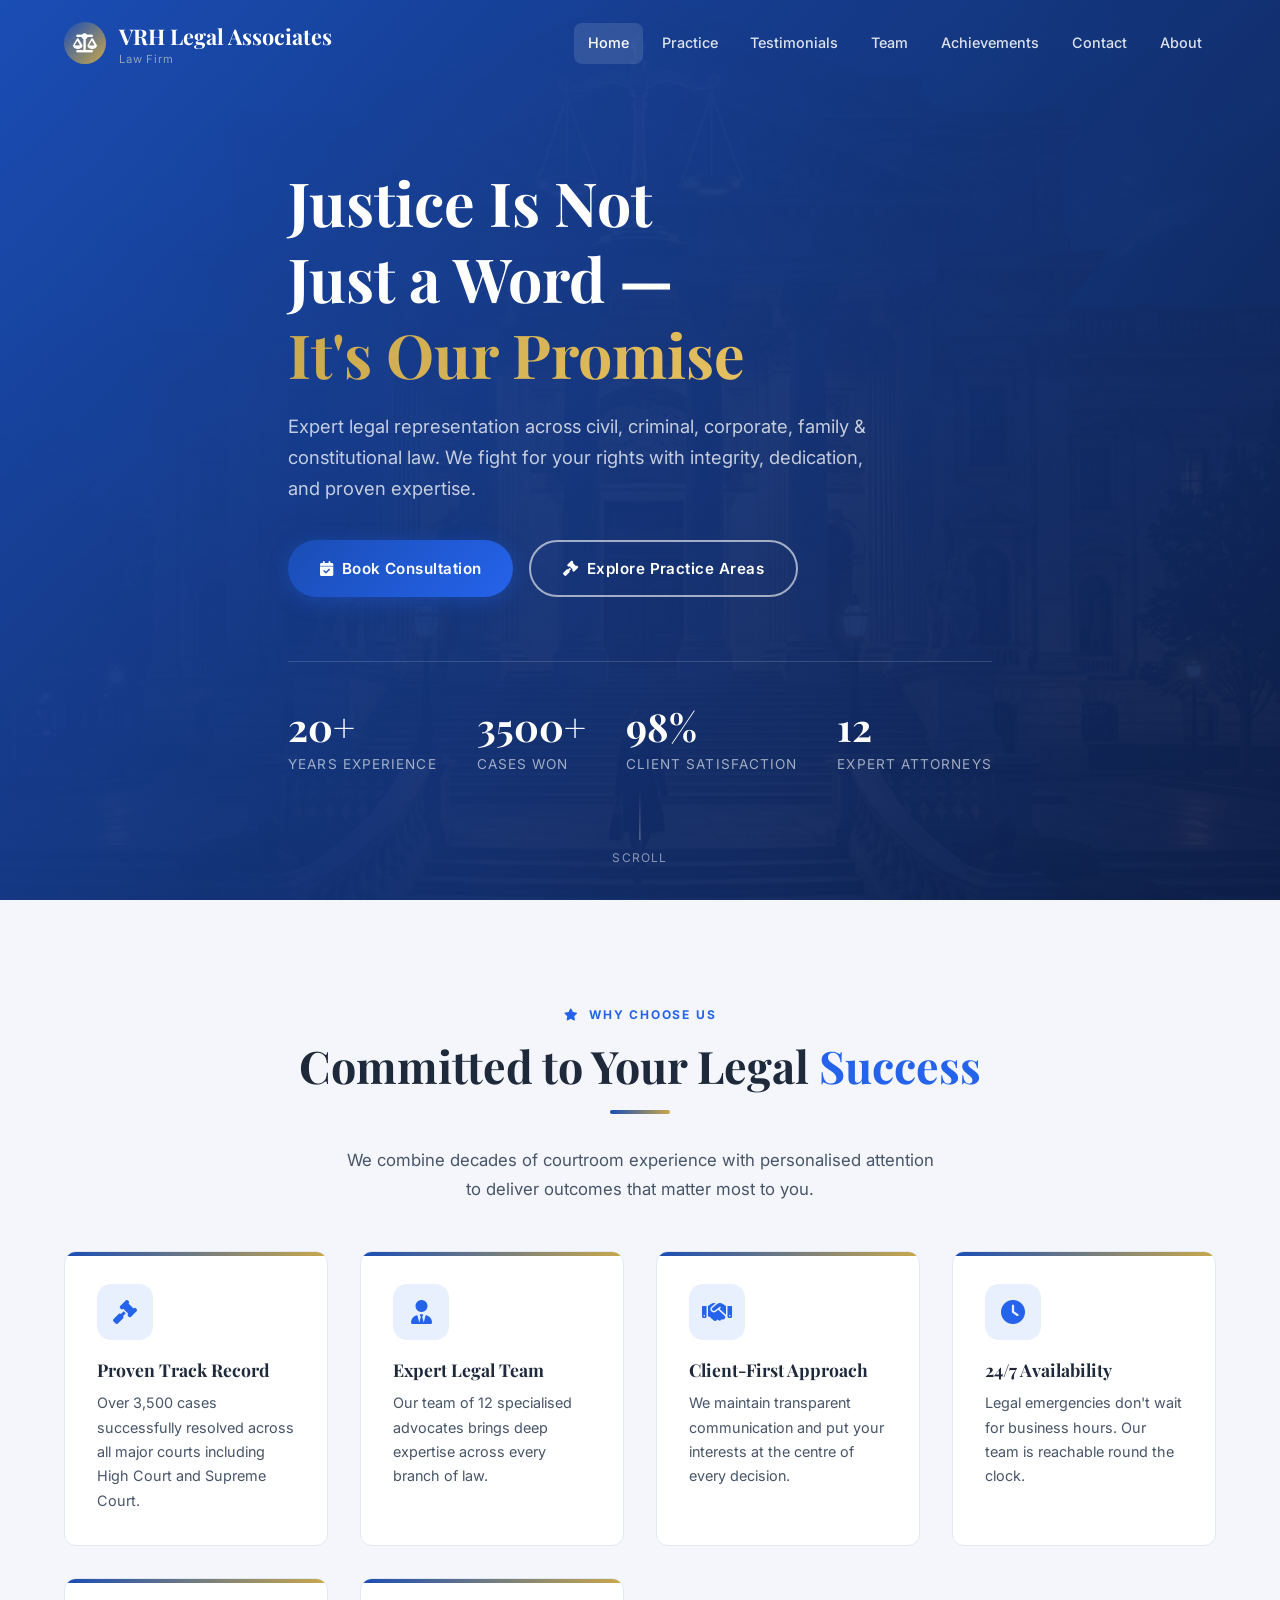
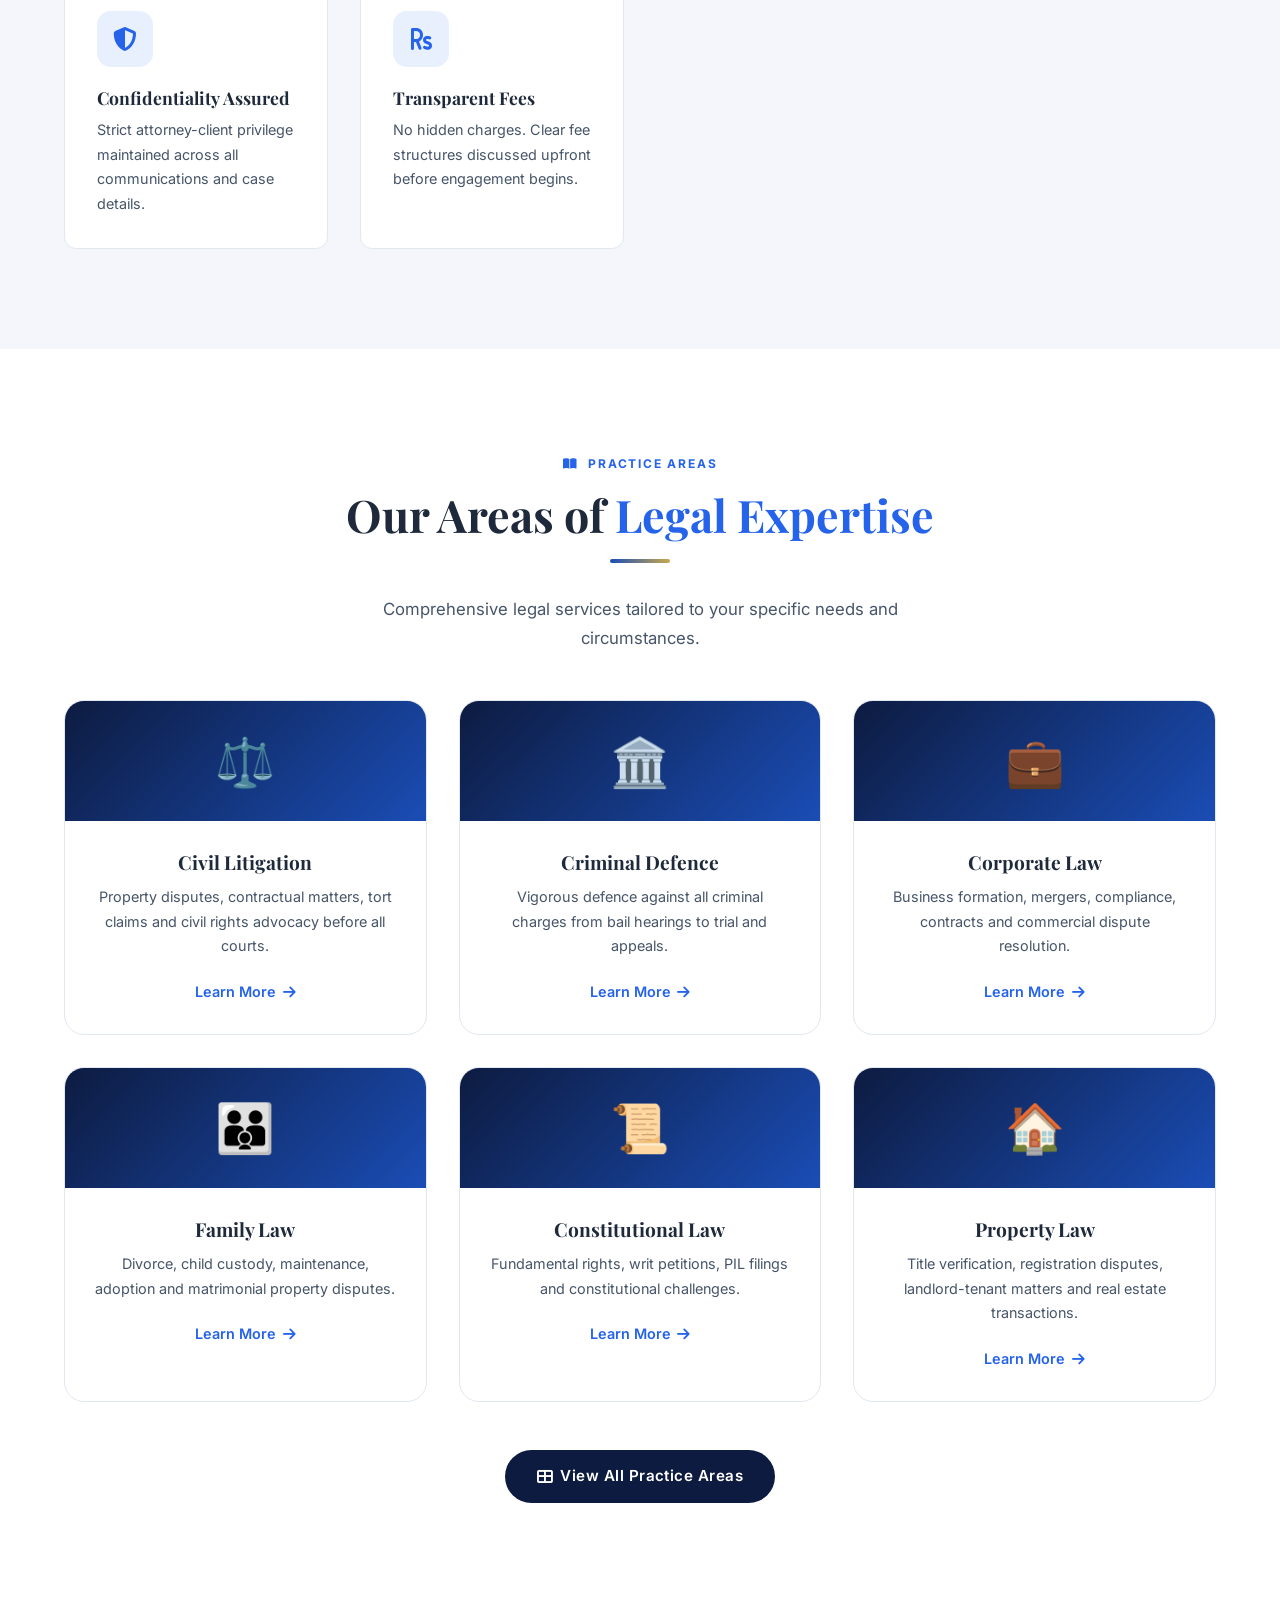
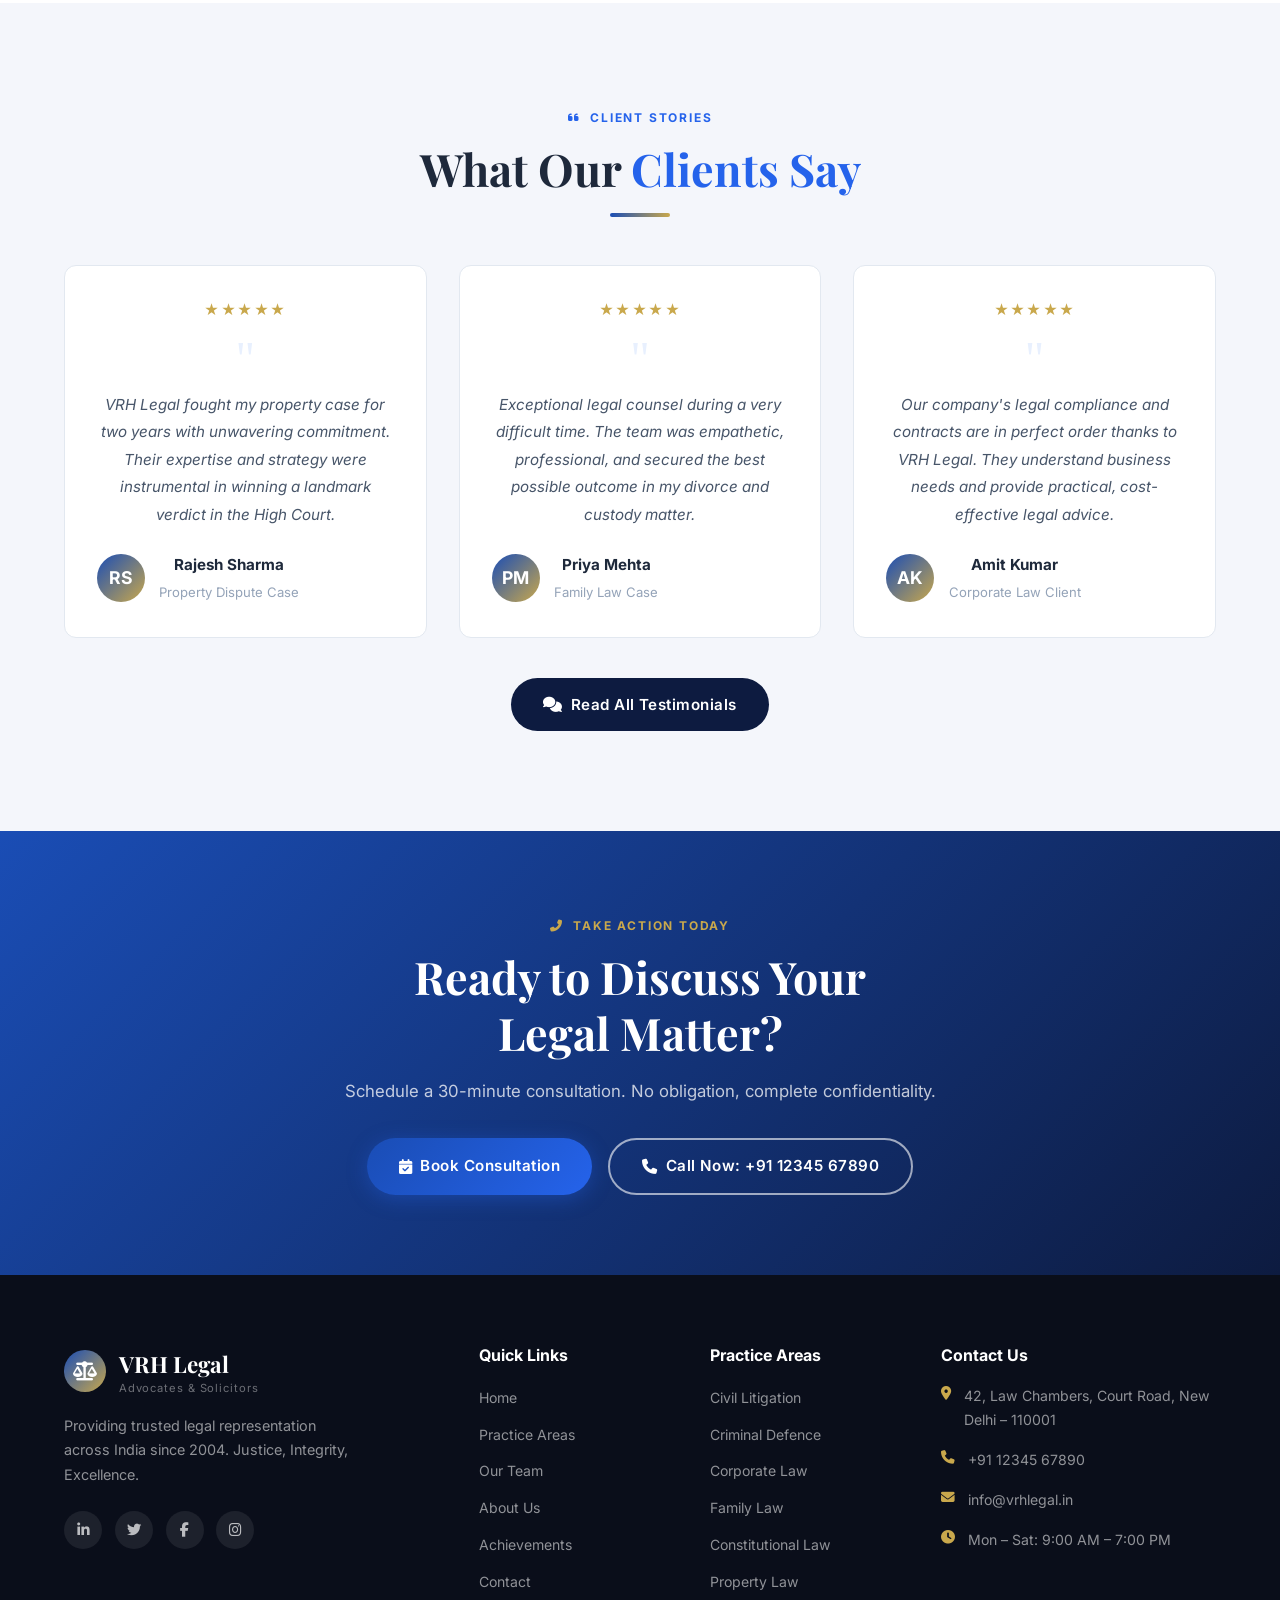
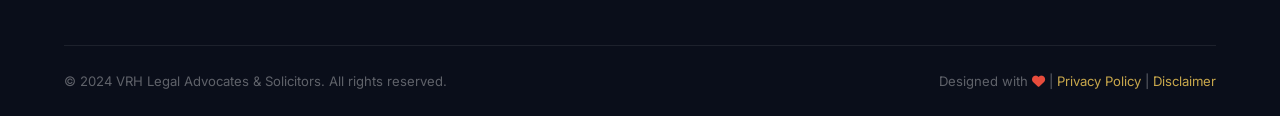
==== index.html @ 583fb799 "Add files via upload" ====
<!DOCTYPE html>
<html lang="en">

<head>
  <meta charset="UTF-8" />
  <meta name="viewport" content="width=device-width,initial-scale=1.0" />
  <title>VRH Legal – Trusted Legal Representation</title>
  <meta name="description"
    content="VRH Legal provides expert legal services in civil, criminal, corporate, family and constitutional law. Trusted advocates with 20+ years of experience." />
  <link rel="stylesheet" href="css/styles.css" />
  <link rel="stylesheet" href="https://cdnjs.cloudflare.com/ajax/libs/font-awesome/6.5.0/css/all.min.css" />
  <link rel="icon"
    href="data:image/svg+xml,<svg xmlns='http://www.w3.org/2000/svg' viewBox='0 0 100 100'><text y='.9em' font-size='90'>⚖️</text></svg>" />
</head>

<body>

  <!-- ═══════════════ NAVBAR ═══════════════ -->
  <nav id="navbar">
    <div class="container nav-inner">
      <a href="index.html" class="nav-logo">
        <div class="logo-icon"><i class="fas fa-balance-scale"></i></div>
        <div>
          <span class="logo-text">VRH Legal Associates</span>
          <span class="logo-sub">Law Firm</span>
        </div>
      </a>
      <div class="nav-links" id="navLinks">
        <a href="index.html" class="active">Home</a>
        <a href="practice.html">Practice</a>
        <a href="testimonials.html">Testimonials</a>
        <a href="team.html">Team</a>
        <a href="achievements.html">Achievements</a>
        <a href="contact.html">Contact</a>
        <a href="about.html">About</a>
      </div>
      <button class="hamburger" id="hamburger" aria-label="Menu">
        <span></span><span></span><span></span>
      </button>
    </div>
  </nav>

  <!-- ═══════════════ HERO ═══════════════ -->
  <section class="hero">
    <div class="hero-bg"></div>
    <div class="hero-overlay"></div>
    <div class="container">
      <div class="hero-content">
        <h1>Justice Is Not<br />Just a Word —<br /><span>It's Our Promise</span></h1>
        <p>Expert legal representation across civil, criminal, corporate, family & constitutional law. We fight for your
          rights with integrity, dedication, and proven expertise.</p>
        <div class="hero-btns">
          <a href="contact.html" class="btn btn-primary"><i class="fas fa-calendar-check"></i> Book Consultation</a>
          <a href="practice.html" class="btn btn-outline"><i class="fas fa-gavel"></i> Explore Practice Areas</a>
        </div>
        <div class="hero-stats">
          <div class="stat-item">
            <h3><span data-target="20" data-suffix="+">0+</span></h3>
            <p>Years Experience</p>
          </div>
          <div class="stat-item">
            <h3><span data-target="3500" data-suffix="+">0+</span></h3>
            <p>Cases Won</p>
          </div>
          <div class="stat-item">
            <h3><span data-target="98" data-suffix="%">0%</span></h3>
            <p>Client Satisfaction</p>
          </div>
          <div class="stat-item">
            <h3><span data-target="12" data-suffix="">0</span></h3>
            <p>Expert Attorneys</p>
          </div>
        </div>
      </div>
    </div>
    <div class="hero-scroll">
      <div class="scroll-line"></div><span>Scroll</span>
    </div>
  </section>

  <!-- ═══════════════ WHY CHOOSE US ═══════════════ -->
  <section class="section-pad bg-off">
    <div class="container text-center">
      <span class="section-label"><i class="fas fa-star"></i>&nbsp; Why Choose Us</span>
      <h2 class="section-title">Committed to Your Legal <span class="text-blue">Success</span></h2>
      <div class="divider"></div>
      <p class="section-sub">We combine decades of courtroom experience with personalised attention to deliver outcomes
        that matter most to you.</p>
      <div class="features-grid">
        <div class="feature-card reveal">
          <div class="feature-icon"><i class="fas fa-gavel"></i></div>
          <h4>Proven Track Record</h4>
          <p>Over 3,500 cases successfully resolved across all major courts including High Court and Supreme Court.</p>
        </div>
        <div class="feature-card reveal">
          <div class="feature-icon"><i class="fas fa-user-tie"></i></div>
          <h4>Expert Legal Team</h4>
          <p>Our team of 12 specialised advocates brings deep expertise across every branch of law.</p>
        </div>
        <div class="feature-card reveal">
          <div class="feature-icon"><i class="fas fa-handshake"></i></div>
          <h4>Client-First Approach</h4>
          <p>We maintain transparent communication and put your interests at the centre of every decision.</p>
        </div>
        <div class="feature-card reveal">
          <div class="feature-icon"><i class="fas fa-clock"></i></div>
          <h4>24/7 Availability</h4>
          <p>Legal emergencies don't wait for business hours. Our team is reachable round the clock.</p>
        </div>
        <div class="feature-card reveal">
          <div class="feature-icon"><i class="fas fa-shield-alt"></i></div>
          <h4>Confidentiality Assured</h4>
          <p>Strict attorney-client privilege maintained across all communications and case details.</p>
        </div>
        <div class="feature-card reveal">
          <div class="feature-icon"><i class="fas fa-rupee-sign"></i></div>
          <h4>Transparent Fees</h4>
          <p>No hidden charges. Clear fee structures discussed upfront before engagement begins.</p>
        </div>
      </div>
    </div>
  </section>

  <!-- ═══════════════ PRACTICE PREVIEW ═══════════════ -->
  <section class="section-pad">
    <div class="container text-center">
      <span class="section-label"><i class="fas fa-book-open"></i>&nbsp; Practice Areas</span>
      <h2 class="section-title">Our Areas of <span class="text-blue">Legal Expertise</span></h2>
      <div class="divider"></div>
      <p class="section-sub">Comprehensive legal services tailored to your specific needs and circumstances.</p>
      <div class="practice-grid">
        <div class="practice-card reveal">
          <div class="practice-card-icon">⚖️</div>
          <div class="practice-card-body">
            <h3>Civil Litigation</h3>
            <p>Property disputes, contractual matters, tort claims and civil rights advocacy before all courts.</p>
            <a href="practice.html#civil" class="read-more">Learn More <i class="fas fa-arrow-right"></i></a>
          </div>
        </div>
        <div class="practice-card reveal">
          <div class="practice-card-icon">🏛️</div>
          <div class="practice-card-body">
            <h3>Criminal Defence</h3>
            <p>Vigorous defence against all criminal charges from bail hearings to trial and appeals.</p>
            <a href="practice.html#criminal" class="read-more">Learn More <i class="fas fa-arrow-right"></i></a>
          </div>
        </div>
        <div class="practice-card reveal">
          <div class="practice-card-icon">💼</div>
          <div class="practice-card-body">
            <h3>Corporate Law</h3>
            <p>Business formation, mergers, compliance, contracts and commercial dispute resolution.</p>
            <a href="practice.html#corporate" class="read-more">Learn More <i class="fas fa-arrow-right"></i></a>
          </div>
        </div>
        <div class="practice-card reveal">
          <div class="practice-card-icon">👪</div>
          <div class="practice-card-body">
            <h3>Family Law</h3>
            <p>Divorce, child custody, maintenance, adoption and matrimonial property disputes.</p>
            <a href="practice.html#family" class="read-more">Learn More <i class="fas fa-arrow-right"></i></a>
          </div>
        </div>
        <div class="practice-card reveal">
          <div class="practice-card-icon">📜</div>
          <div class="practice-card-body">
            <h3>Constitutional Law</h3>
            <p>Fundamental rights, writ petitions, PIL filings and constitutional challenges.</p>
            <a href="practice.html#constitutional" class="read-more">Learn More <i class="fas fa-arrow-right"></i></a>
          </div>
        </div>
        <div class="practice-card reveal">
          <div class="practice-card-icon">🏠</div>
          <div class="practice-card-body">
            <h3>Property Law</h3>
            <p>Title verification, registration disputes, landlord-tenant matters and real estate transactions.</p>
            <a href="practice.html#property" class="read-more">Learn More <i class="fas fa-arrow-right"></i></a>
          </div>
        </div>
      </div>
      <div style="margin-top:3rem"><a href="practice.html" class="btn btn-dark"><i class="fas fa-th-large"></i> View All
          Practice Areas</a></div>
    </div>
  </section>

  <!-- ═══════════════ TESTIMONIAL PREVIEW ═══════════════ -->
  <section class="section-pad bg-off">
    <div class="container text-center">
      <span class="section-label"><i class="fas fa-quote-left"></i>&nbsp; Client Stories</span>
      <h2 class="section-title">What Our <span class="text-blue">Clients Say</span></h2>
      <div class="divider"></div>
      <div class="testimonial-grid">
        <div class="testimonial-card reveal">
          <div class="stars">★★★★★</div>
          <div class="quote-icon">"</div>
          <p class="testimonial-text">VRH Legal fought my property case for two years with unwavering commitment. Their
            expertise and strategy were instrumental in winning a landmark verdict in the High Court.</p>
          <div class="testimonial-author">
            <div class="author-avatar">RS</div>
            <div class="author-info"><strong>Rajesh Sharma</strong><span>Property Dispute Case</span></div>
          </div>
        </div>
        <div class="testimonial-card reveal">
          <div class="stars">★★★★★</div>
          <div class="quote-icon">"</div>
          <p class="testimonial-text">Exceptional legal counsel during a very difficult time. The team was empathetic,
            professional, and secured the best possible outcome in my divorce and custody matter.</p>
          <div class="testimonial-author">
            <div class="author-avatar">PM</div>
            <div class="author-info"><strong>Priya Mehta</strong><span>Family Law Case</span></div>
          </div>
        </div>
        <div class="testimonial-card reveal">
          <div class="stars">★★★★★</div>
          <div class="quote-icon">"</div>
          <p class="testimonial-text">Our company's legal compliance and contracts are in perfect order thanks to
            VRH Legal. They understand business needs and provide practical, cost-effective legal advice.</p>
          <div class="testimonial-author">
            <div class="author-avatar">AK</div>
            <div class="author-info"><strong>Amit Kumar</strong><span>Corporate Law Client</span></div>
          </div>
        </div>
      </div>
      <div style="margin-top:2.5rem"><a href="testimonials.html" class="btn btn-dark"><i class="fas fa-comments"></i>
          Read All Testimonials</a></div>
    </div>
  </section>

  <!-- ═══════════════ CTA ═══════════════ -->
  <section class="cta-section">
    <div class="container">
      <span class="section-label" style="color:var(--gold)"><i class="fas fa-phone-alt"></i>&nbsp; Take Action
        Today</span>
      <h2>Ready to Discuss Your <br />Legal Matter?</h2>
      <p>Schedule a 30-minute consultation. No obligation, complete confidentiality.</p>
      <div style="display:flex;gap:1rem;justify-content:center;flex-wrap:wrap">
        <a href="contact.html" class="btn btn-primary"><i class="fas fa-calendar-check"></i> Book Consultation</a>
        <a href="tel:+911234567890" class="btn btn-outline"><i class="fas fa-phone"></i> Call Now: +91 12345 67890</a>
      </div>
    </div>
  </section>

  <!-- ═══════════════ FOOTER ═══════════════ -->
  <footer>
    <div class="container">
      <div class="footer-main">
        <div class="footer-brand">
          <div class="nav-logo" style="margin-bottom:.8rem">
            <div class="logo-icon"><i class="fas fa-balance-scale"></i></div>
            <div>
              <span class="logo-text">VRH Legal</span>
              <span class="logo-sub" style="color:rgba(255,255,255,.4)">Advocates & Solicitors</span>
            </div>
          </div>
          <p>Providing trusted legal representation across India since 2004. Justice, Integrity, Excellence.</p>
          <div class="footer-social">
            <a href="#" aria-label="LinkedIn"><i class="fab fa-linkedin-in"></i></a>
            <a href="#" aria-label="Twitter"><i class="fab fa-twitter"></i></a>
            <a href="#" aria-label="Facebook"><i class="fab fa-facebook-f"></i></a>
            <a href="#" aria-label="Instagram"><i class="fab fa-instagram"></i></a>
          </div>
        </div>
        <div class="footer-col">
          <h4>Quick Links</h4>
          <ul>
            <li><a href="index.html">Home</a></li>
            <li><a href="practice.html">Practice Areas</a></li>
            <li><a href="team.html">Our Team</a></li>
            <li><a href="about.html">About Us</a></li>
            <li><a href="achievements.html">Achievements</a></li>
            <li><a href="contact.html">Contact</a></li>
          </ul>
        </div>
        <div class="footer-col">
          <h4>Practice Areas</h4>
          <ul>
            <li><a href="practice.html#civil">Civil Litigation</a></li>
            <li><a href="practice.html#criminal">Criminal Defence</a></li>
            <li><a href="practice.html#corporate">Corporate Law</a></li>
            <li><a href="practice.html#family">Family Law</a></li>
            <li><a href="practice.html#constitutional">Constitutional Law</a></li>
            <li><a href="practice.html#property">Property Law</a></li>
          </ul>
        </div>
        <div class="footer-col">
          <h4>Contact Us</h4>
          <div class="footer-contact-item"><i class="fas fa-map-marker-alt"></i><span>42, Law Chambers, Court Road, New
              Delhi – 110001</span></div>
          <div class="footer-contact-item"><i class="fas fa-phone"></i><span>+91 12345 67890</span></div>
          <div class="footer-contact-item"><i class="fas fa-envelope"></i><span>info@vrhlegal.in</span></div>
          <div class="footer-contact-item"><i class="fas fa-clock"></i><span>Mon – Sat: 9:00 AM – 7:00 PM</span></div>
        </div>
      </div>
      <div class="footer-bottom">
        <span>© 2024 VRH Legal Advocates & Solicitors. All rights reserved.</span>
        <span>Designed with <i class="fas fa-heart" style="color:#e74c3c"></i> | <a href="#">Privacy Policy</a> | <a
            href="#">Disclaimer</a></span>
      </div>
    </div>
  </footer>

  <button id="back-top" aria-label="Back to top"><i class="fas fa-chevron-up"></i></button>
  <script src="js/main.js"></script>
</body>

</html>
---- css/styles.css ----
/* ============================================================
   ADVOCATE WEBSITE - MAIN STYLESHEET
   Theme: White | Blue | Black
   ============================================================ */

@import url('https://fonts.googleapis.com/css2?family=Playfair+Display:wght@400;500;600;700;800&family=Inter:wght@300;400;500;600;700&display=swap');

/* ── CSS Variables ── */
:root {
  --navy: #0d1b40;
  --blue: #1a4db5;
  --blue-light: #2563eb;
  --blue-pale: #e8f0fe;
  --gold: #c9a84c;
  --white: #ffffff;
  --off-white: #f4f6fb;
  --gray-100: #f1f5f9;
  --gray-400: #94a3b8;
  --gray-600: #475569;
  --black: #0a0e1a;
  --text: #1e293b;
  --shadow-sm: 0 2px 8px rgba(13, 27, 64, .10);
  --shadow-md: 0 8px 32px rgba(13, 27, 64, .15);
  --shadow-lg: 0 20px 60px rgba(13, 27, 64, .20);
  --radius: 12px;
  --radius-lg: 20px;
  --transition: .3s cubic-bezier(.4, 0, .2, 1);
}

/* ── Reset ── */
*,
*::before,
*::after {
  box-sizing: border-box;
  margin: 0;
  padding: 0
}

html {
  scroll-behavior: smooth
}

body {
  font-family: 'Inter', sans-serif;
  color: var(--text);
  background: var(--white);
  line-height: 1.7;
  overflow-x: hidden
}

img {
  max-width: 100%;
  height: auto;
  display: block
}

a {
  text-decoration: none;
  color: inherit
}

ul {
  list-style: none
}

/* ── Typography ── */
h1,
h2,
h3,
h4 {
  font-family: 'Playfair Display', serif;
  line-height: 1.25;
  font-weight: 700
}

h1 {
  font-size: clamp(2.2rem, 5vw, 3.8rem)
}

h2 {
  font-size: clamp(1.8rem, 3.5vw, 2.8rem)
}

h3 {
  font-size: clamp(1.2rem, 2vw, 1.6rem)
}

h4 {
  font-size: 1.1rem
}

p {
  font-size: 1rem;
  color: var(--gray-600)
}

/* ── Utility ── */
.container {
  max-width: 1200px;
  margin: 0 auto;
  padding: 0 1.5rem
}

.section-pad {
  padding: 100px 0
}

.text-center {
  text-align: center
}

.text-gold {
  color: var(--gold)
}

.text-blue {
  color: var(--blue-light)
}

.bg-navy {
  background: var(--navy)
}

.bg-off {
  background: var(--off-white)
}

.section-label {
  display: inline-block;
  font-size: .75rem;
  font-weight: 700;
  letter-spacing: .15em;
  text-transform: uppercase;
  color: var(--blue-light);
  margin-bottom: .8rem;
}

.section-title {
  margin-bottom: 1rem
}

.section-sub {
  max-width: 600px;
  margin: 0 auto 3rem;
  font-size: 1.05rem;
  color: var(--gray-600)
}

.divider {
  width: 60px;
  height: 4px;
  background: linear-gradient(90deg, var(--blue), var(--gold));
  border-radius: 2px;
  margin: 1rem auto 2rem
}

.divider-left {
  margin-left: 0
}

/* ── Buttons ── */
.btn {
  display: inline-flex;
  align-items: center;
  gap: .5rem;
  padding: .85rem 2rem;
  border-radius: 50px;
  font-weight: 600;
  font-size: .95rem;
  cursor: pointer;
  border: none;
  transition: var(--transition);
  letter-spacing: .03em;
}

.btn-primary {
  background: linear-gradient(135deg, var(--blue), var(--blue-light));
  color: var(--white);
  box-shadow: 0 4px 20px rgba(37, 99, 235, .35)
}

.btn-primary:hover {
  transform: translateY(-2px);
  box-shadow: 0 8px 28px rgba(37, 99, 235, .5)
}

.btn-outline {
  background: transparent;
  color: var(--white);
  border: 2px solid rgba(255, 255, 255, .6)
}

.btn-outline:hover {
  background: var(--white);
  color: var(--navy)
}

.btn-dark {
  background: var(--navy);
  color: var(--white)
}

.btn-dark:hover {
  background: var(--blue);
  transform: translateY(-2px)
}

/* ── Navbar ── */
#navbar {
  position: fixed;
  top: 0;
  left: 0;
  right: 0;
  z-index: 1000;
  padding: 1.1rem 0;
  transition: var(--transition);
}

#navbar.scrolled {
  background: rgba(10, 14, 26, .97);
  backdrop-filter: blur(12px);
  box-shadow: 0 2px 20px rgba(0, 0, 0, .25);
  padding: .7rem 0;
}

.nav-inner {
  display: flex;
  align-items: center;
  justify-content: space-between;
  gap: 1rem
}

.nav-logo {
  display: flex;
  align-items: center;
  gap: .8rem
}

.nav-logo .logo-icon {
  width: 42px;
  height: 42px;
  border-radius: 50%;
  background: linear-gradient(135deg, var(--blue), var(--gold));
  display: flex;
  align-items: center;
  justify-content: center;
  font-size: 1.2rem;
  color: #fff;
  flex-shrink: 0;
}

.nav-logo .logo-text {
  font-family: 'Playfair Display', serif;
  font-size: 1.35rem;
  font-weight: 700;
  color: #fff
}

.nav-logo .logo-sub {
  font-size: .7rem;
  color: var(--gray-400);
  letter-spacing: .08em;
  display: block;
  margin-top: -4px
}

.nav-links {
  display: flex;
  align-items: center;
  gap: .25rem
}

.nav-links a {
  padding: .5rem .9rem;
  border-radius: 8px;
  font-size: .9rem;
  font-weight: 500;
  color: rgba(255, 255, 255, .85);
  transition: var(--transition);
}

.nav-links a:hover,
.nav-links a.active {
  color: #fff;
  background: rgba(255, 255, 255, .12)
}

.nav-cta {
  padding: .6rem 1.4rem !important;
  background: var(--gold) !important;
  color: var(--navy) !important;
  border-radius: 50px !important;
  font-weight: 700 !important
}

.nav-cta:hover {
  background: #e6c060 !important;
  transform: translateY(-1px)
}

.hamburger {
  display: none;
  flex-direction: column;
  gap: 5px;
  cursor: pointer;
  background: none;
  border: none;
  padding: .4rem
}

.hamburger span {
  display: block;
  width: 24px;
  height: 2px;
  background: #fff;
  border-radius: 2px;
  transition: var(--transition)
}

.hamburger.open span:nth-child(1) {
  transform: translateY(7px) rotate(45deg)
}

.hamburger.open span:nth-child(2) {
  opacity: 0
}

.hamburger.open span:nth-child(3) {
  transform: translateY(-7px) rotate(-45deg)
}

/* ── Hero ── */
.hero {
  min-height: 100vh;
  display: flex;
  align-items: center;
  position: relative;
  overflow: hidden;
  background: linear-gradient(135deg, var(--black) 0%, var(--navy) 50%, #0f2d6b 100%);
  padding: 120px 0 80px;
}

.hero-bg {
  position: absolute;
  inset: 0;
  background: url('../images/hero_legal.png') center/cover no-repeat;
  opacity: .25;
}

.hero-overlay {
  position: absolute;
  inset: 0;
  background: linear-gradient(135deg, var(--blue) 0%, rgba(13, 27, 64, .7) 100%)
}

.hero-content {
  position: relative;
  z-index: 2;
  max-width: 750px
}

.hero-badge {
  display: inline-flex;
  align-items: center;
  gap: .5rem;
  background: rgba(255, 255, 255, .1);
  border: 1px solid rgba(255, 255, 255, .2);
  backdrop-filter: blur(8px);
  border-radius: 50px;
  padding: .5rem 1.2rem;
  font-size: .8rem;
  font-weight: 600;
  color: rgba(255, 255, 255, .9);
  letter-spacing: .08em;
  text-transform: uppercase;
  margin-bottom: 1.8rem;
}

.hero h1 {
  color: #fff;
  margin-bottom: 1.2rem
}

.hero h1 span {
  background: linear-gradient(135deg, var(--gold), #e6c060);
  -webkit-background-clip: text;
  -webkit-text-fill-color: transparent;
  background-clip: text
}

.hero p {
  color: rgba(255, 255, 255, .75);
  font-size: 1.15rem;
  margin-bottom: 2.2rem;
  max-width: 600px
}

.hero-btns {
  display: flex;
  flex-wrap: wrap;
  gap: 1rem
}

.hero-stats {
  display: flex;
  flex-wrap: wrap;
  gap: 2.5rem;
  margin-top: 4rem;
  padding-top: 2.5rem;
  border-top: 1px solid rgba(255, 255, 255, .15);
}

.stat-item h3 {
  font-size: 2.4rem;
  color: #fff;
  margin-bottom: .2rem
}

.stat-item p {
  font-size: .85rem;
  color: rgba(255, 255, 255, .6);
  text-transform: uppercase;
  letter-spacing: .08em;
  margin: 0
}

.hero-scroll {
  position: absolute;
  bottom: 2rem;
  left: 50%;
  transform: translateX(-50%);
  display: flex;
  flex-direction: column;
  align-items: center;
  gap: .5rem;
  z-index: 2;
  color: rgba(255, 255, 255, .5);
  font-size: .75rem;
  letter-spacing: .1em;
  text-transform: uppercase;
}

.scroll-line {
  width: 1px;
  height: 50px;
  background: linear-gradient(to bottom, transparent, rgba(255, 255, 255, .4));
  animation: scrollAnim 1.8s ease-in-out infinite
}

@keyframes scrollAnim {

  0%,
  100% {
    transform: scaleY(0);
    transform-origin: top
  }

  50% {
    transform: scaleY(1);
    transform-origin: top
  }
}

/* ── Why Choose Us ── */
.features-grid {
  display: grid;
  grid-template-columns: repeat(auto-fit, minmax(240px, 1fr));
  gap: 2rem;
  margin-top: 3rem
}

.feature-card {
  background: var(--white);
  border-radius: var(--radius);
  padding: 2rem;
  border: 1px solid #e2e8f0;
  transition: var(--transition);
  text-align: left;
  position: relative;
  overflow: hidden;
}

.feature-card::before {
  content: '';
  position: absolute;
  top: 0;
  left: 0;
  right: 0;
  height: 4px;
  background: linear-gradient(90deg, var(--blue), var(--gold));
}

.feature-card:hover {
  transform: translateY(-6px);
  box-shadow: var(--shadow-lg)
}

.feature-icon {
  width: 56px;
  height: 56px;
  border-radius: 14px;
  background: var(--blue-pale);
  display: flex;
  align-items: center;
  justify-content: center;
  font-size: 1.5rem;
  margin-bottom: 1.2rem;
  color: var(--blue-light);
}

.feature-card h4 {
  margin-bottom: .6rem;
  font-size: 1.1rem
}

.feature-card p {
  font-size: .9rem;
  margin: 0
}

/* ── Practice Areas ── */
.practice-grid {
  display: grid;
  grid-template-columns: repeat(auto-fit, minmax(280px, 1fr));
  gap: 2rem;
  margin-top: 3rem
}

.practice-card {
  background: var(--white);
  border-radius: var(--radius-lg);
  overflow: hidden;
  border: 1px solid #e2e8f0;
  transition: var(--transition);
}

.practice-card:hover {
  transform: translateY(-8px);
  box-shadow: var(--shadow-lg)
}

.practice-card-icon {
  height: 120px;
  display: flex;
  align-items: center;
  justify-content: center;
  background: linear-gradient(135deg, var(--navy), var(--blue));
  font-size: 3rem;
  color: var(--gold);
}

.practice-card-body {
  padding: 1.8rem
}

.practice-card-body h3 {
  margin-bottom: .7rem;
  font-size: 1.2rem
}

.practice-card-body p {
  font-size: .9rem;
  margin-bottom: 1.2rem
}

.read-more {
  color: var(--blue-light);
  font-weight: 600;
  font-size: .9rem;
  display: inline-flex;
  align-items: center;
  gap: .4rem;
  transition: var(--transition)
}

.read-more:hover {
  gap: .8rem;
  color: var(--blue)
}

/* ── Testimonials ── */
.testimonial-grid {
  display: grid;
  grid-template-columns: repeat(auto-fit, minmax(300px, 1fr));
  gap: 2rem;
  margin-top: 3rem
}

.testimonial-card {
  background: var(--white);
  border-radius: var(--radius);
  padding: 2rem;
  border: 1px solid #e2e8f0;
  transition: var(--transition);
  position: relative;
}

.testimonial-card:hover {
  box-shadow: var(--shadow-md);
  transform: translateY(-4px)
}

.quote-icon {
  font-size: 3rem;
  color: var(--blue-pale);
  line-height: 1;
  margin-bottom: .5rem;
  font-family: serif
}

.testimonial-text {
  font-size: .95rem;
  color: var(--gray-600);
  font-style: italic;
  margin-bottom: 1.5rem;
  line-height: 1.8
}

.testimonial-author {
  display: flex;
  align-items: center;
  gap: .9rem
}

.author-avatar {
  width: 48px;
  height: 48px;
  border-radius: 50%;
  background: linear-gradient(135deg, var(--blue), var(--gold));
  display: flex;
  align-items: center;
  justify-content: center;
  color: #fff;
  font-weight: 700;
  font-size: 1.1rem;
  flex-shrink: 0;
}

.author-info strong {
  display: block;
  font-size: .95rem;
  color: var(--text)
}

.author-info span {
  font-size: .82rem;
  color: var(--gray-400)
}

.stars {
  color: var(--gold);
  font-size: .9rem;
  margin-bottom: .8rem;
  letter-spacing: .1em
}

/* ── Team ── */
.team-grid {
  display: grid;
  grid-template-columns: repeat(auto-fit, minmax(260px, 1fr));
  gap: 2rem;
  margin-top: 3rem
}

.team-card {
  background: var(--white);
  border-radius: var(--radius-lg);
  overflow: hidden;
  border: 1px solid #e2e8f0;
  transition: var(--transition);
  text-align: center;
}

.team-card:hover {
  transform: translateY(-8px);
  box-shadow: var(--shadow-lg)
}

.team-img-wrap {
  position: relative;
  overflow: hidden;
  height: 300px
}

.team-img-wrap img {
  width: 100%;
  height: 100%;
  object-fit: cover;
  transition: transform .5s ease
}

.team-card:hover .team-img-wrap img {
  transform: scale(1.06)
}

.team-overlay {
  position: absolute;
  inset: 0;
  background: linear-gradient(to top, rgba(13, 27, 64, .9) 0%, transparent 60%);
  opacity: 0;
  transition: var(--transition);
  display: flex;
  align-items: flex-end;
  justify-content: center;
  padding: 1.5rem;
}

.team-card:hover .team-overlay {
  opacity: 1
}

.team-socials {
  display: flex;
  gap: .8rem
}

.team-socials a {
  width: 38px;
  height: 38px;
  border-radius: 50%;
  background: rgba(255, 255, 255, .15);
  backdrop-filter: blur(6px);
  display: flex;
  align-items: center;
  justify-content: center;
  color: #fff;
  font-size: .9rem;
  border: 1px solid rgba(255, 255, 255, .25);
  transition: var(--transition);
}

.team-socials a:hover {
  background: var(--gold);
  border-color: var(--gold)
}

.team-body {
  padding: 1.5rem
}

.team-body h3 {
  margin-bottom: .3rem;
  font-size: 1.15rem
}

.team-body .role {
  color: var(--blue-light);
  font-size: .85rem;
  font-weight: 600;
  letter-spacing: .05em;
  margin: 0
}

/* ── Achievements ── */
.achievements-grid {
  display: grid;
  grid-template-columns: repeat(auto-fit, minmax(220px, 1fr));
  gap: 2rem;
  margin-top: 3rem
}

.achievement-card {
  text-align: center;
  padding: 2.5rem 1.5rem;
  border-radius: var(--radius);
  background: rgba(255, 255, 255, .05);
  border: 1px solid rgba(255, 255, 255, .12);
  backdrop-filter: blur(8px);
  transition: var(--transition);
}

.achievement-card:hover {
  background: rgba(255, 255, 255, .1);
  transform: translateY(-4px)
}

.achievement-icon {
  font-size: 2.8rem;
  margin-bottom: 1rem
}

.achievement-card h2 {
  font-size: 3rem;
  color: #fff;
  margin-bottom: .3rem
}

.achievement-card p {
  color: rgba(255, 255, 255, .7);
  font-size: .9rem;
  margin: 0
}

/* ── CTA Banner ── */
.cta-section {
  background: linear-gradient(135deg, var(--blue) 0%, var(--navy) 100%);
  padding: 80px 0;
  text-align: center;
}

.cta-section h2 {
  color: #fff;
  margin-bottom: 1rem
}

.cta-section p {
  color: rgba(255, 255, 255, .75);
  margin-bottom: 2rem;
  font-size: 1.05rem
}

/* ── Contact ── */
.contact-grid {
  display: grid;
  grid-template-columns: 1fr 1.4fr;
  gap: 4rem;
  margin-top: 3rem
}

.contact-info-item {
  display: flex;
  gap: 1rem;
  margin-bottom: 2rem;
  align-items: flex-start
}

.contact-icon {
  width: 50px;
  height: 50px;
  border-radius: 12px;
  background: var(--blue-pale);
  display: flex;
  align-items: center;
  justify-content: center;
  font-size: 1.2rem;
  color: var(--blue-light);
  flex-shrink: 0;
}

.contact-info-item h4 {
  margin-bottom: .3rem;
  font-size: 1rem
}

.contact-info-item p {
  font-size: .9rem;
  margin: 0
}

.contact-form {
  background: var(--white);
  border-radius: var(--radius-lg);
  padding: 2.5rem;
  box-shadow: var(--shadow-md);
  border: 1px solid #e2e8f0
}

.form-row {
  display: grid;
  grid-template-columns: 1fr 1fr;
  gap: 1.2rem
}

.form-group {
  margin-bottom: 1.2rem
}

.form-group label {
  display: block;
  font-size: .85rem;
  font-weight: 600;
  color: var(--text);
  margin-bottom: .5rem
}

.form-group input,
.form-group textarea,
.form-group select {
  width: 100%;
  padding: .85rem 1rem;
  border: 1.5px solid #e2e8f0;
  border-radius: 10px;
  font-family: 'Inter', sans-serif;
  font-size: .95rem;
  color: var(--text);
  transition: var(--transition);
  background: var(--gray-100);
}

.form-group input:focus,
.form-group textarea:focus,
.form-group select:focus {
  outline: none;
  border-color: var(--blue-light);
  background: #fff;
  box-shadow: 0 0 0 3px rgba(37, 99, 235, .1);
}

.form-group textarea {
  resize: vertical;
  min-height: 130px
}

/* ── About Page ── */
.about-grid {
  display: grid;
  grid-template-columns: 1fr 1fr;
  gap: 5rem;
  align-items: center
}

.about-img-wrap {
  position: relative
}

.about-img-wrap img {
  border-radius: var(--radius-lg);
  box-shadow: var(--shadow-lg)
}

.about-badge {
  position: absolute;
  bottom: -1.5rem;
  right: -1.5rem;
  background: linear-gradient(135deg, var(--blue), var(--navy));
  color: #fff;
  padding: 1.5rem;
  border-radius: var(--radius);
  text-align: center;
  box-shadow: var(--shadow-md);
  min-width: 130px;
}

.about-badge strong {
  display: block;
  font-size: 2.2rem;
  font-family: 'Playfair Display', serif
}

.about-badge span {
  font-size: .8rem;
  opacity: .8;
  text-transform: uppercase;
  letter-spacing: .05em
}

.about-content ul {
  margin: 1.2rem 0;
  display: flex;
  flex-direction: column;
  gap: .7rem
}

.about-content ul li {
  display: flex;
  align-items: center;
  gap: .7rem;
  font-size: .95rem;
  color: var(--gray-600)
}

.about-content ul li i {
  color: var(--blue-light);
  font-size: .9rem
}

/* ── Page Hero (inner pages) ── */
.page-hero {
  background: linear-gradient(135deg, var(--blue), var(--navy));
  padding: 160px 0 80px;
  text-align: center;
}

.page-hero h1 {
  color: #fff;
  margin-bottom: .8rem
}

.page-hero p {
  color: rgba(255, 255, 255, .65);
  font-size: 1.05rem
}

.breadcrumb {
  display: flex;
  justify-content: center;
  gap: .5rem;
  font-size: .85rem;
  color: rgba(255, 255, 255, .5);
  margin-top: 1rem
}

.breadcrumb a {
  color: var(--gold)
}

.breadcrumb span {
  color: rgba(255, 255, 255, .3)
}

/* ── Footer ── */
footer {
  background: var(--black);
  color: rgba(255, 255, 255, .75)
}

.footer-main {
  display: grid;
  grid-template-columns: 2fr 1fr 1fr 1.5fr;
  gap: 3rem;
  padding: 70px 0 50px
}

.footer-brand .logo-text {
  font-size: 1.4rem;
  color: #fff;
  font-family: 'Playfair Display', serif
}

.footer-brand p {
  font-size: .9rem;
  margin: 1rem 0 1.5rem;
  max-width: 300px;
  color: rgba(255, 255, 255, .55)
}

.footer-social {
  display: flex;
  gap: .8rem
}

.footer-social a {
  width: 38px;
  height: 38px;
  border-radius: 50%;
  background: rgba(255, 255, 255, .08);
  display: flex;
  align-items: center;
  justify-content: center;
  color: rgba(255, 255, 255, .7);
  transition: var(--transition);
  font-size: .9rem;
}

.footer-social a:hover {
  background: var(--blue-light);
  color: #fff
}

.footer-col h4 {
  color: #fff;
  font-size: 1rem;
  margin-bottom: 1.2rem;
  font-family: 'Inter', sans-serif;
  font-weight: 700
}

.footer-col ul {
  display: flex;
  flex-direction: column;
  gap: .6rem
}

.footer-col ul li a {
  font-size: .88rem;
  color: rgba(255, 255, 255, .55);
  transition: var(--transition)
}

.footer-col ul li a:hover {
  color: var(--gold);
  padding-left: .3rem
}

.footer-contact-item {
  display: flex;
  gap: .8rem;
  align-items: flex-start;
  margin-bottom: 1rem;
  font-size: .88rem;
  color: rgba(255, 255, 255, .55)
}

.footer-contact-item i {
  color: var(--gold);
  margin-top: .2rem;
  font-size: .85rem;
  flex-shrink: 0
}

.footer-bottom {
  border-top: 1px solid rgba(255, 255, 255, .08);
  padding: 1.5rem 0;
  display: flex;
  align-items: center;
  justify-content: space-between;
  font-size: .82rem;
  color: rgba(255, 255, 255, .35)
}

.footer-bottom a {
  color: var(--gold)
}

/* ── Scroll reveal ── */
.reveal {
  opacity: 0;
  transform: translateY(30px);
  transition: opacity .6s ease, transform .6s ease
}

.reveal.visible {
  opacity: 1;
  transform: none
}

.reveal-left {
  opacity: 0;
  transform: translateX(-30px);
  transition: opacity .6s ease, transform .6s ease
}

.reveal-left.visible {
  opacity: 1;
  transform: none
}

.reveal-right {
  opacity: 0;
  transform: translateX(30px);
  transition: opacity .6s ease, transform .6s ease
}

.reveal-right.visible {
  opacity: 1;
  transform: none
}

/* ── Back to Top ── */
#back-top {
  position: fixed;
  bottom: 2rem;
  right: 2rem;
  width: 46px;
  height: 46px;
  border-radius: 50%;
  background: linear-gradient(135deg, var(--blue), var(--blue-light));
  color: #fff;
  display: flex;
  align-items: center;
  justify-content: center;
  font-size: 1rem;
  box-shadow: var(--shadow-md);
  cursor: pointer;
  border: none;
  opacity: 0;
  pointer-events: none;
  transition: var(--transition);
  z-index: 900;
}

#back-top.show {
  opacity: 1;
  pointer-events: auto
}

#back-top:hover {
  transform: translateY(-3px);
  box-shadow: 0 8px 24px rgba(37, 99, 235, .4)
}

/* ── Responsive ── */
@media(max-width:1024px) {
  .footer-main {
    grid-template-columns: 1fr 1fr
  }

  .contact-grid {
    grid-template-columns: 1fr
  }

  .about-grid {
    grid-template-columns: 1fr
  }
}

@media(max-width:768px) {
  .section-pad {
    padding: 70px 0
  }

  .nav-links {
    display: none;
    flex-direction: column;
    position: fixed;
    top: 0;
    right: 0;
    bottom: 0;
    width: 280px;
    background: var(--black);
    padding: 6rem 2rem 2rem;
    gap: .3rem;
    overflow-y: auto;
    box-shadow: -4px 0 40px rgba(0, 0, 0, .4);
  }

  .nav-links.open {
    display: flex
  }

  .nav-links a {
    font-size: 1rem;
    padding: .75rem 1rem
  }

  .hamburger {
    display: flex
  }

  .hero-stats {
    gap: 1.5rem
  }

  .form-row {
    grid-template-columns: 1fr
  }

  .footer-main {
    grid-template-columns: 1fr
  }

  .footer-bottom {
    flex-direction: column;
    gap: .5rem;
    text-align: center
  }

  .about-badge {
    position: static;
    margin-top: 1.5rem;
    display: inline-block
  }
}

@media(max-width:480px) {
  .hero-btns {
    flex-direction: column
  }

  .btn {
    width: 100%;
    justify-content: center
  }
}
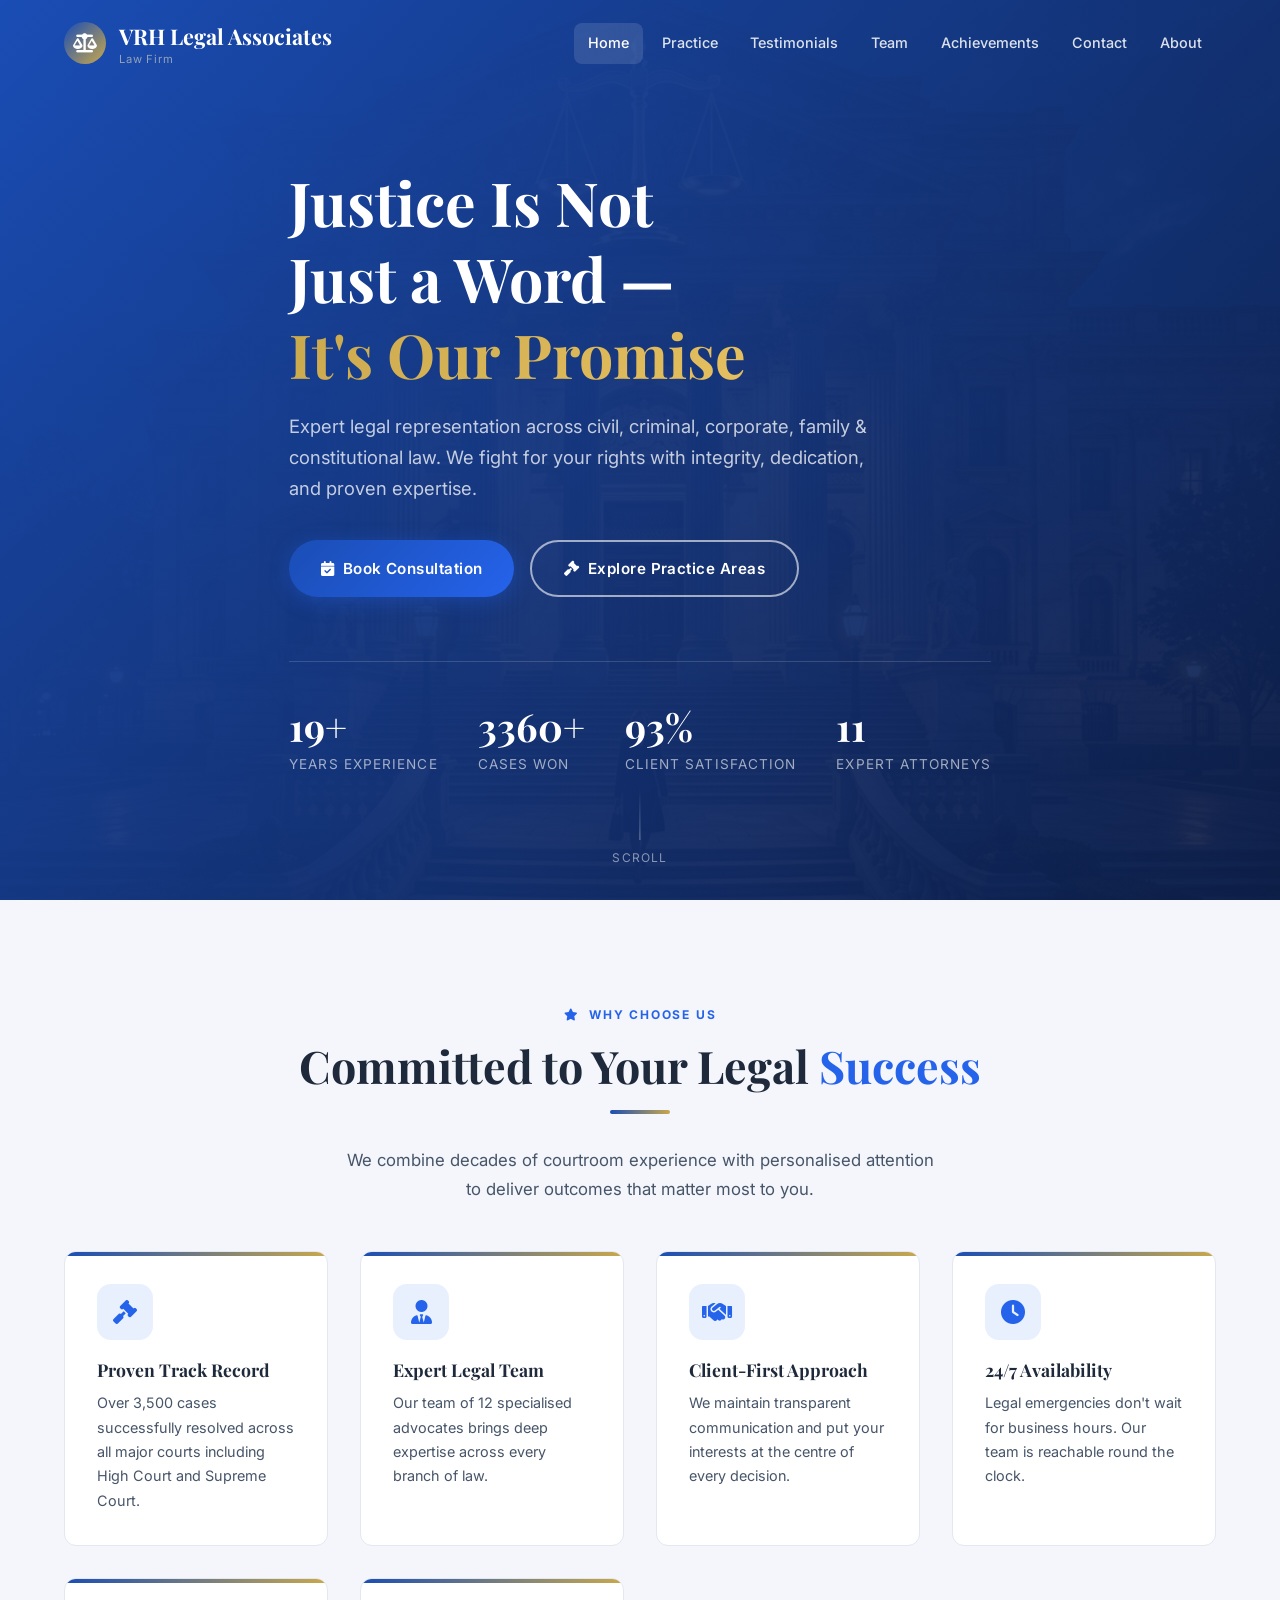
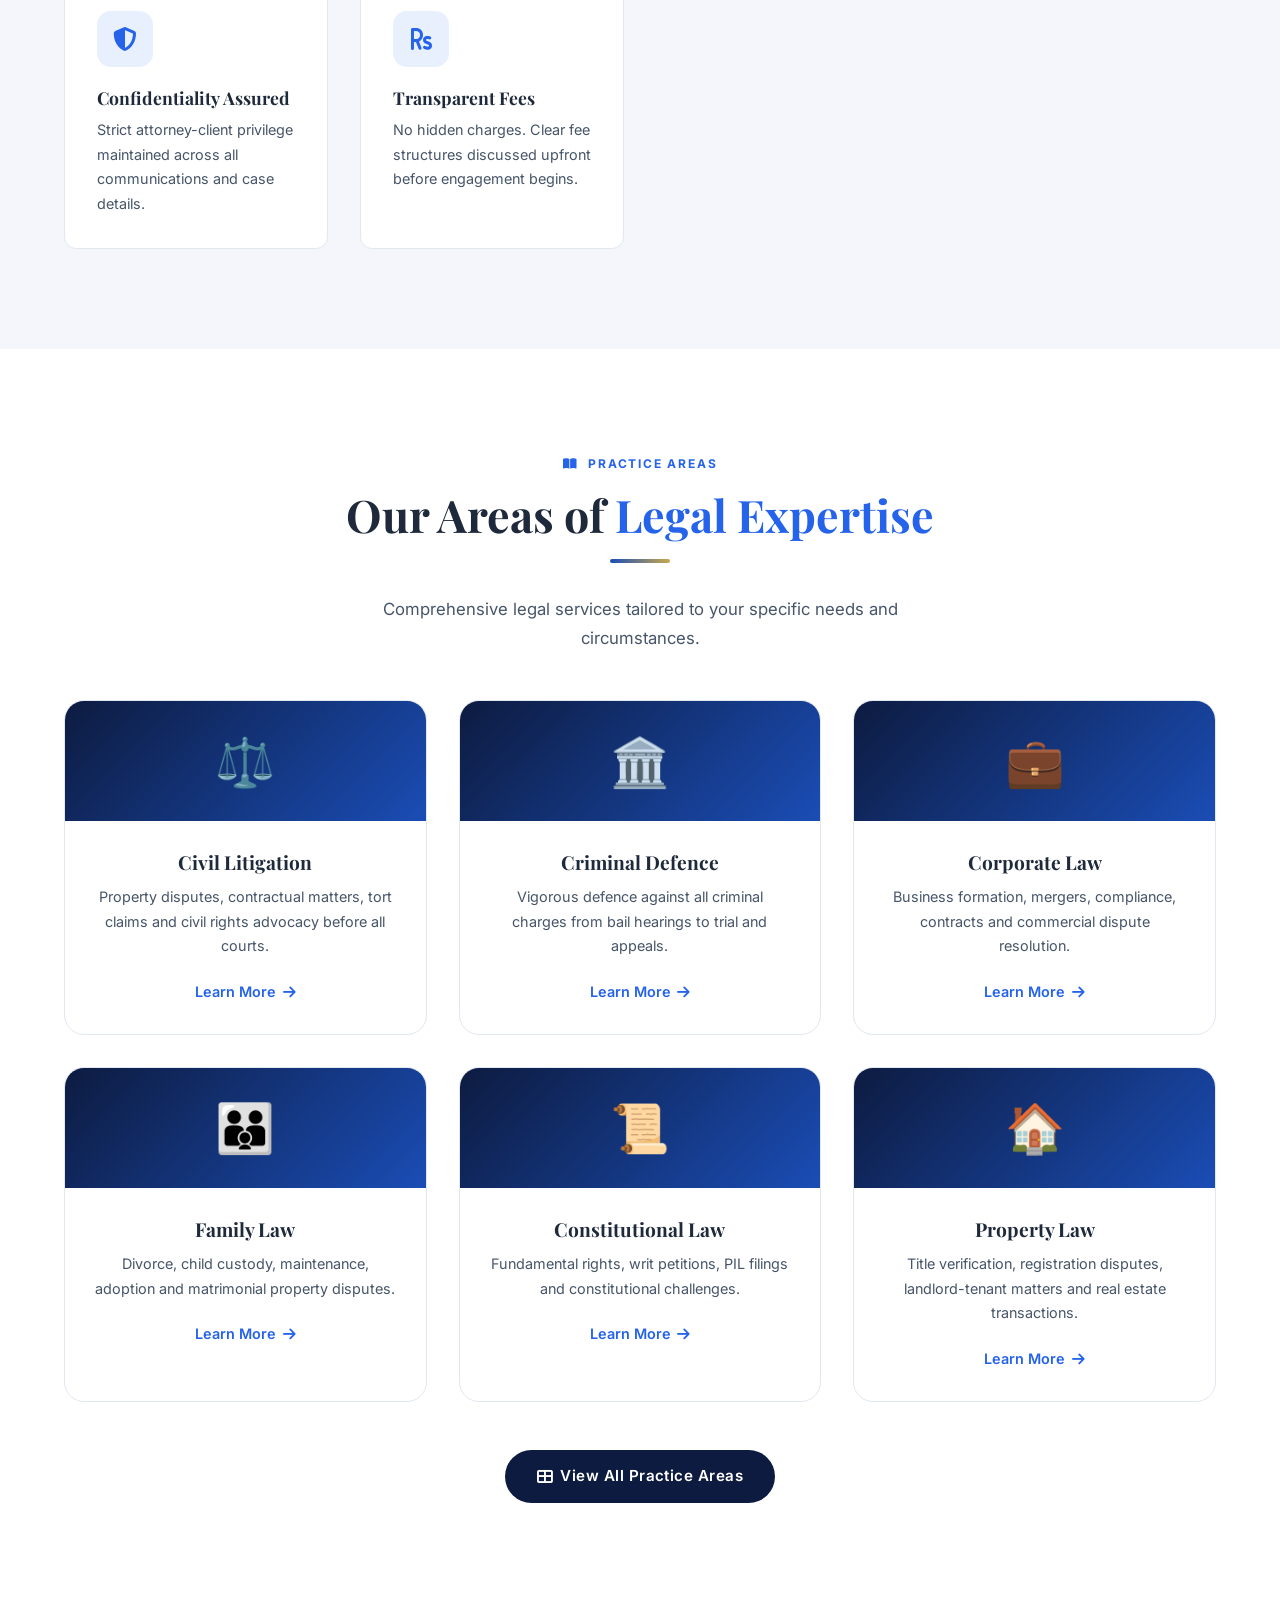
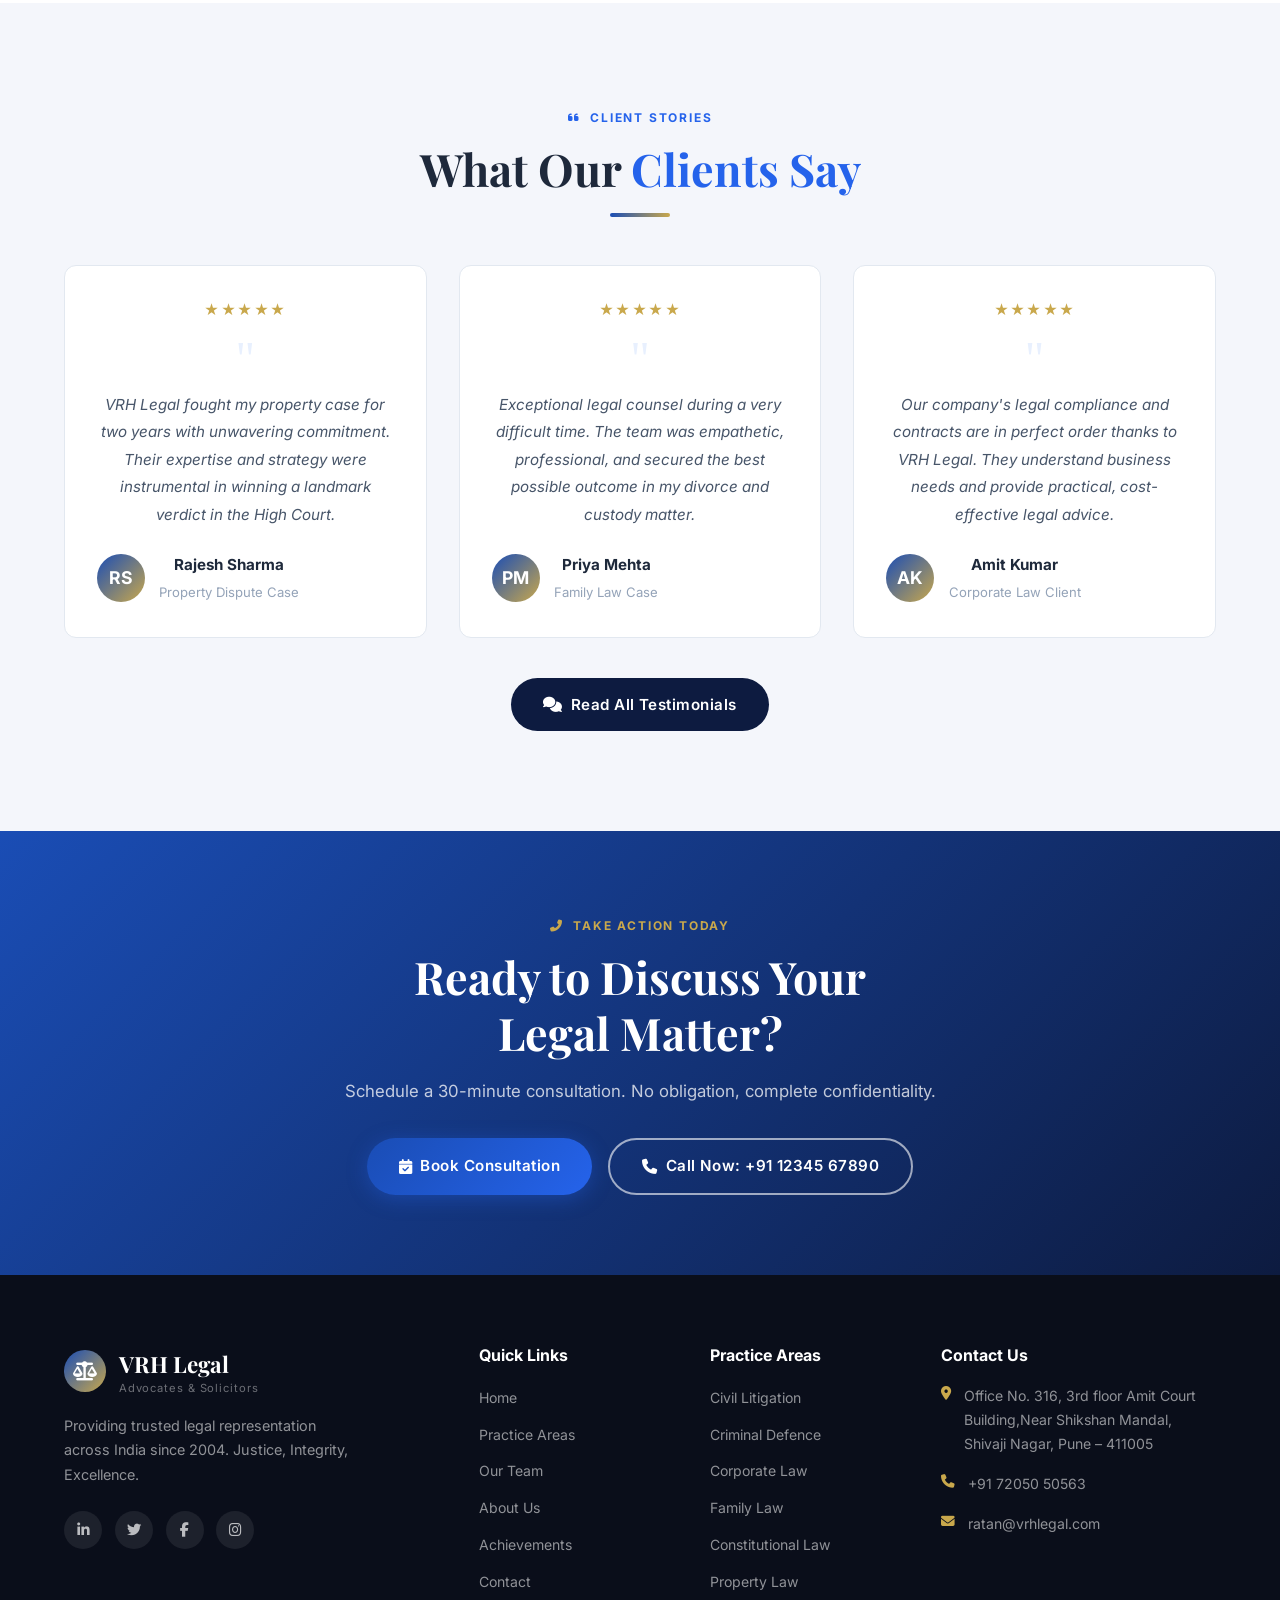
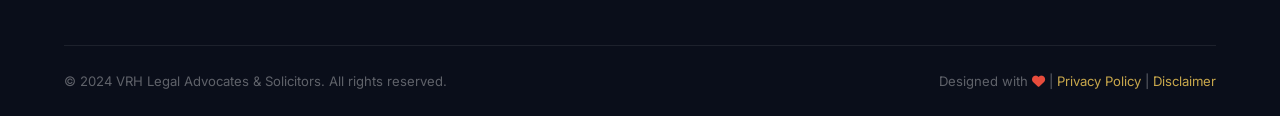
==== commit 79fa7a44: "Add files via upload" ====
--- a/index.html
+++ b/index.html
@@ -284,11 +284,12 @@
         </div>
         <div class="footer-col">
           <h4>Contact Us</h4>
-          <div class="footer-contact-item"><i class="fas fa-map-marker-alt"></i><span>42, Law Chambers, Court Road, New
-              Delhi – 110001</span></div>
-          <div class="footer-contact-item"><i class="fas fa-phone"></i><span>+91 12345 67890</span></div>
-          <div class="footer-contact-item"><i class="fas fa-envelope"></i><span>info@vrhlegal.in</span></div>
-          <div class="footer-contact-item"><i class="fas fa-clock"></i><span>Mon – Sat: 9:00 AM – 7:00 PM</span></div>
+          <div class="footer-contact-item"><i class="fas fa-map-marker-alt"></i><span>Office No. 316, 3rd floor
+              Amit Court Building,Near
+              Shikshan Mandal, Shivaji Nagar,
+              Pune – 411005</span></div>
+          <div class="footer-contact-item"><i class="fas fa-phone"></i><span>+91 72050 50563</span></div>
+          <div class="footer-contact-item"><i class="fas fa-envelope"></i><span>ratan@vrhlegal.com</span></div>
         </div>
       </div>
       <div class="footer-bottom">
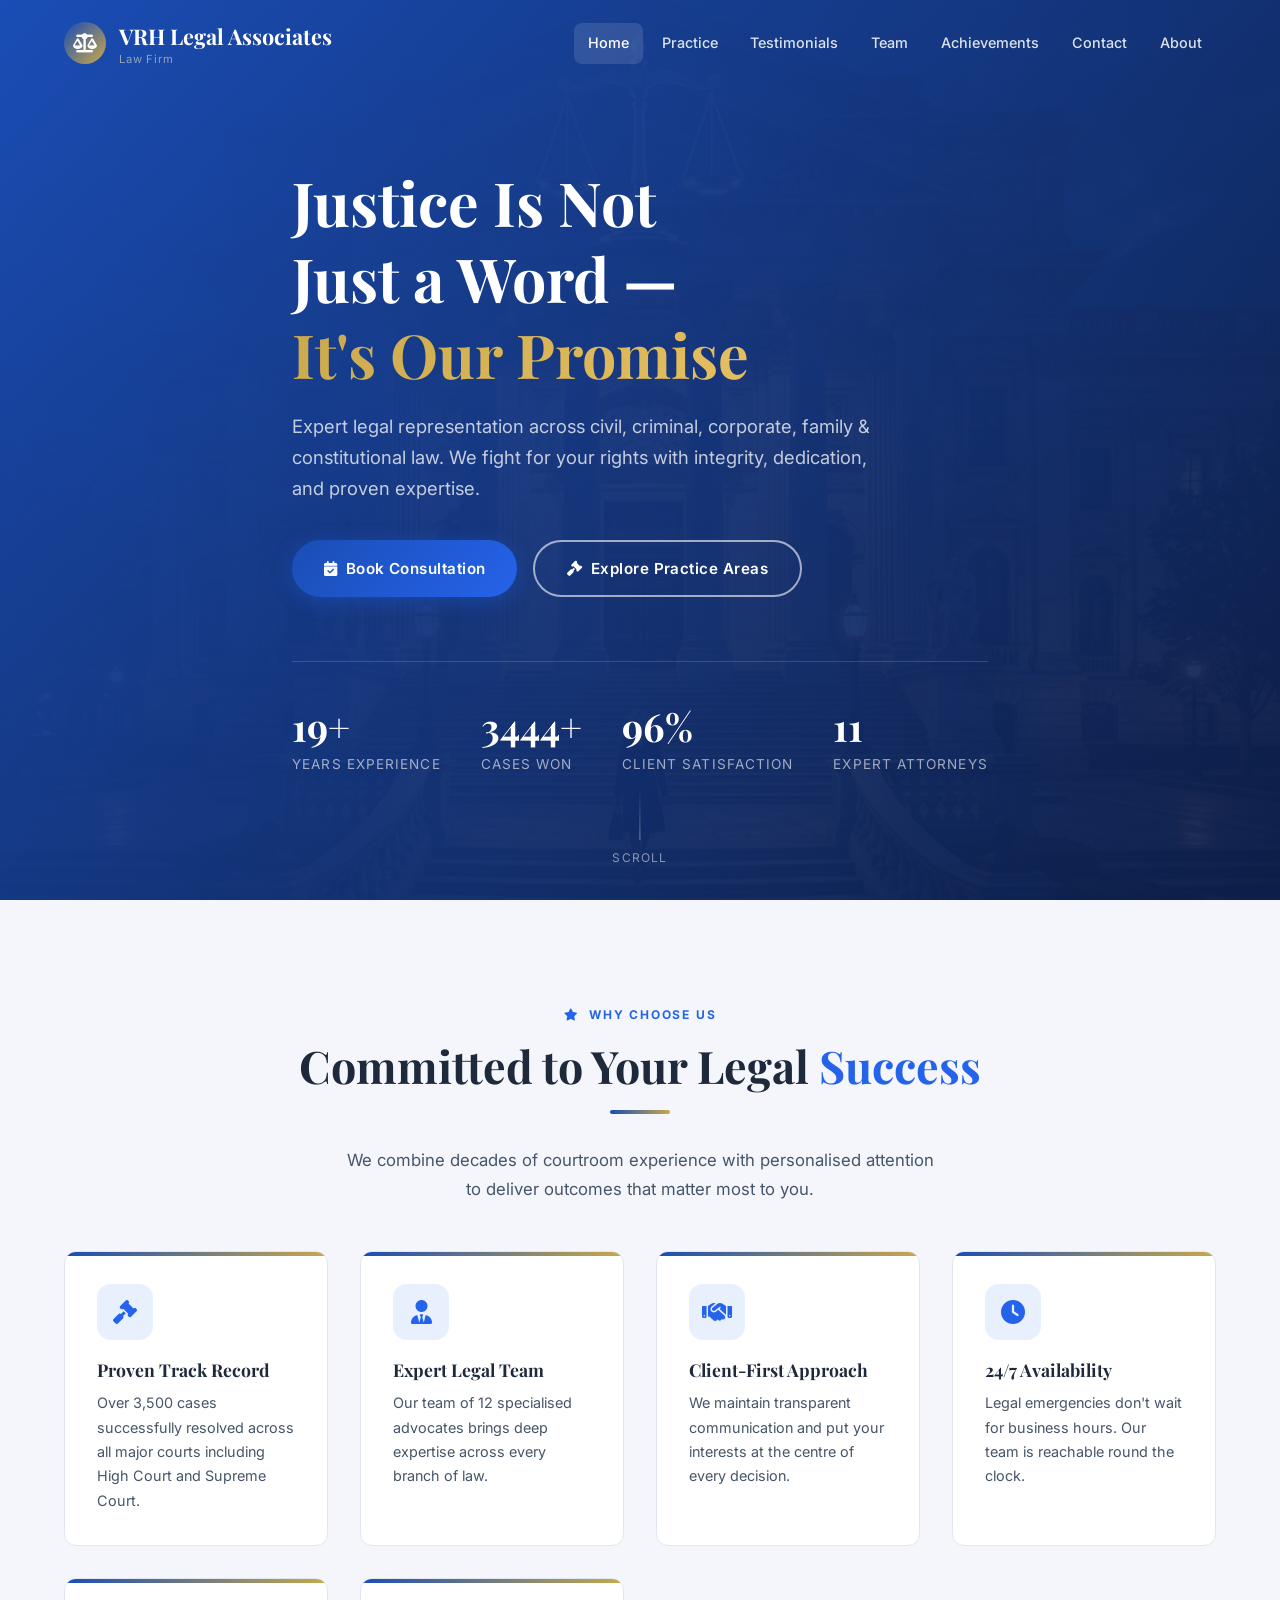
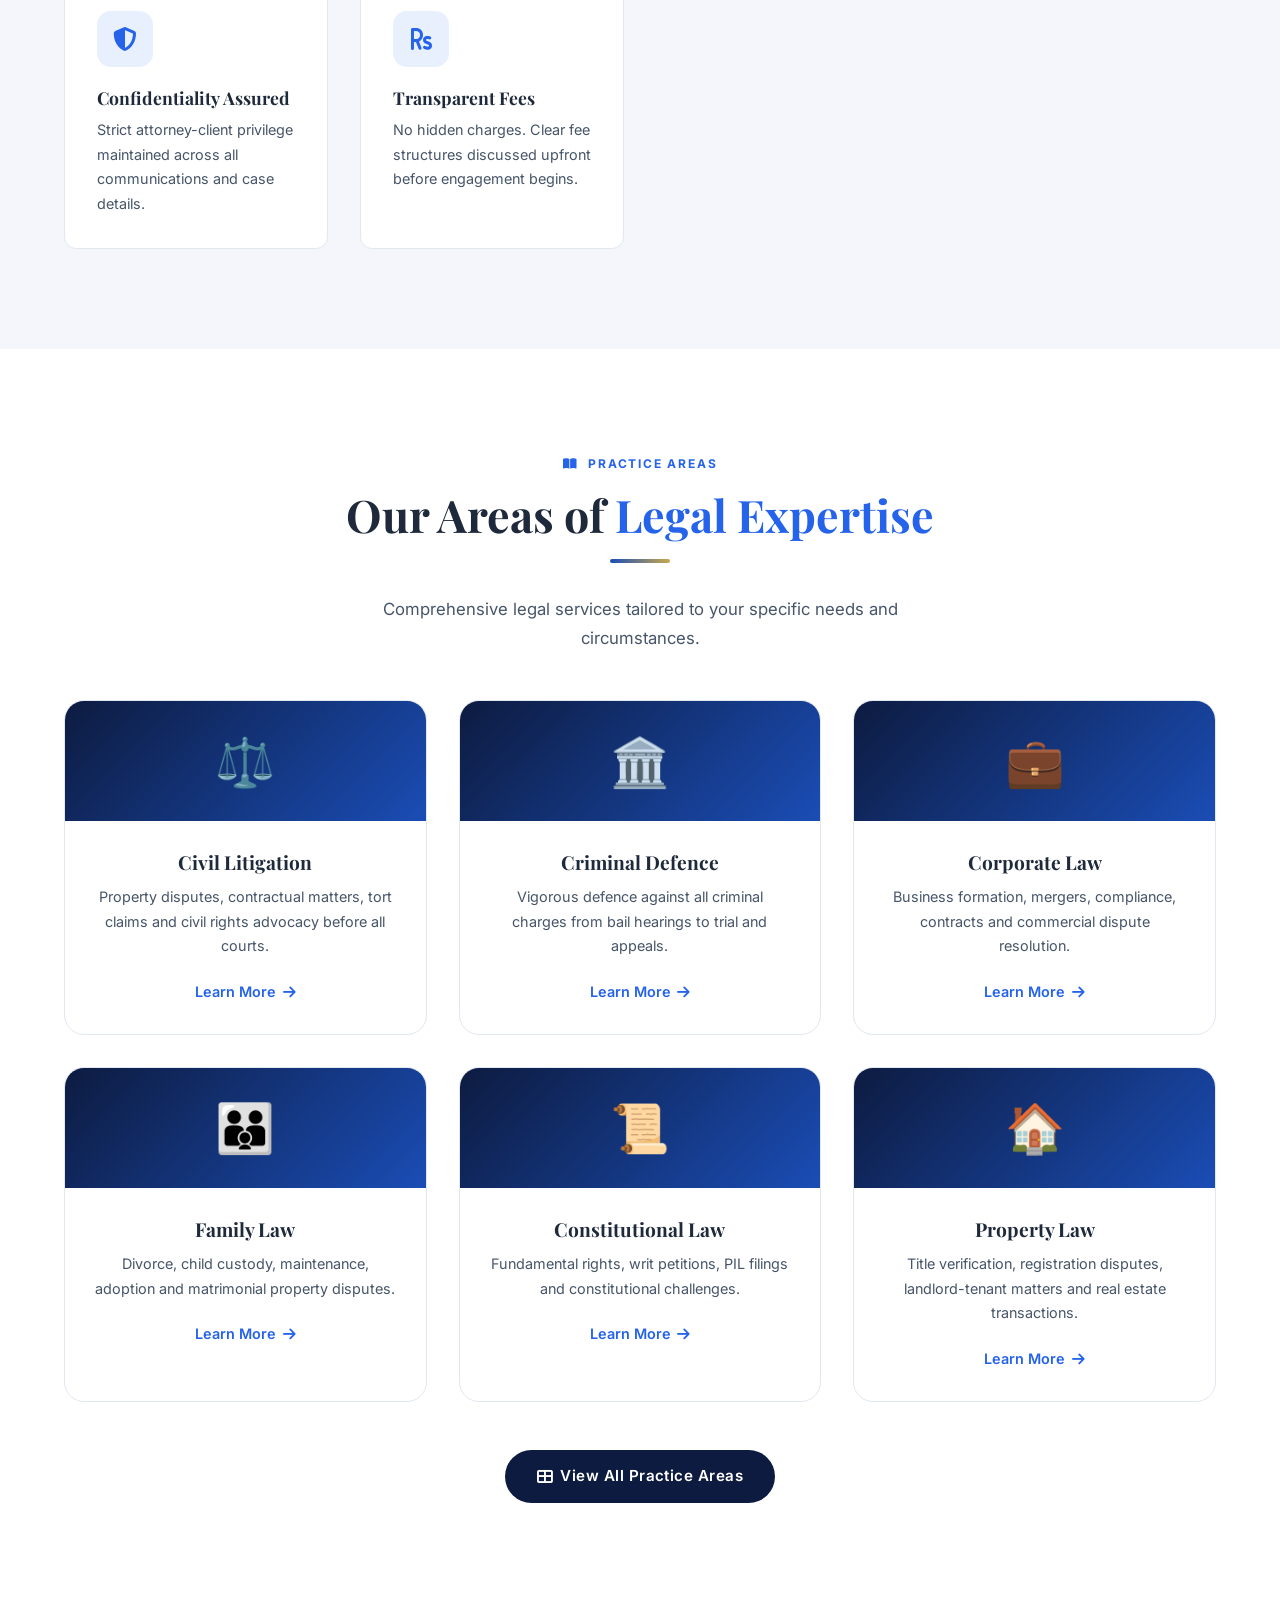
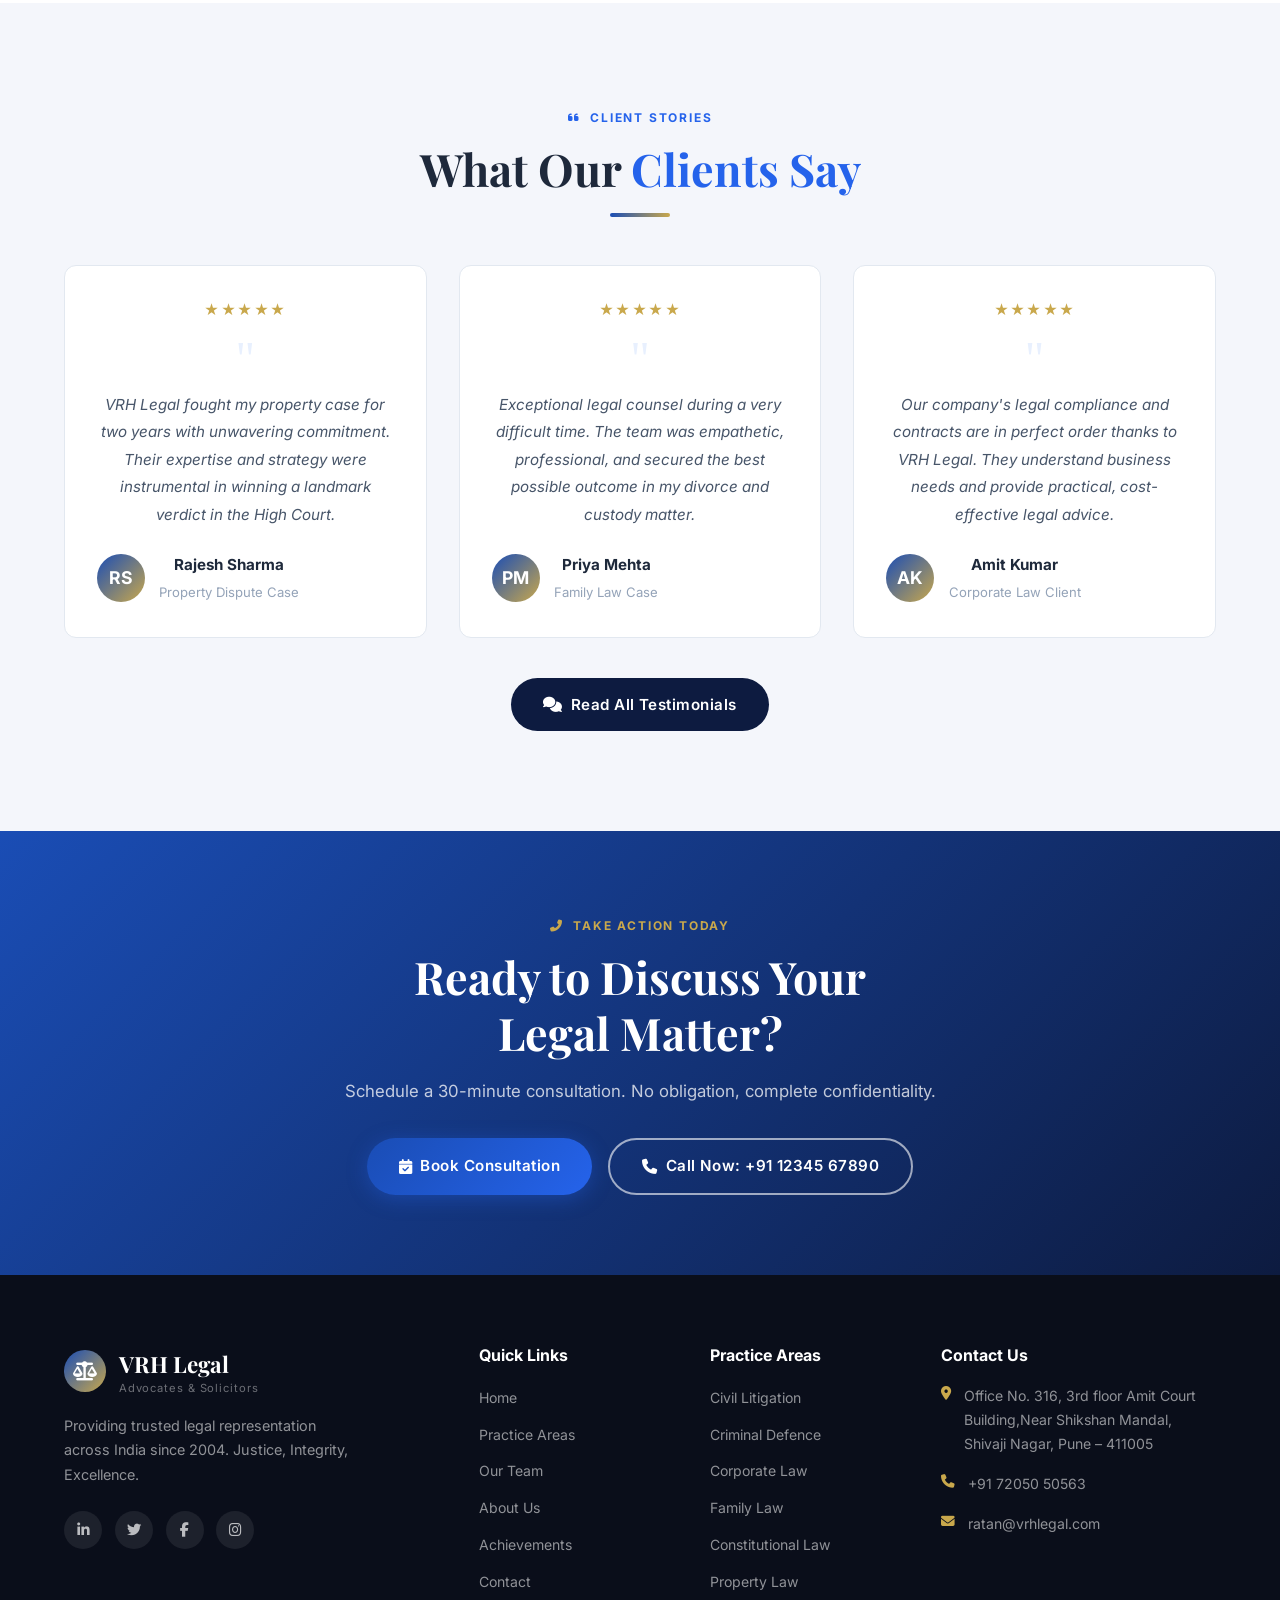
==== commit 6cf529cf: "Add files via upload" ====
--- a/index.html
+++ b/index.html
@@ -293,9 +293,6 @@
         </div>
       </div>
       <div class="footer-bottom">
-        <span>© 2024 VRH Legal Advocates & Solicitors. All rights reserved.</span>
-        <span>Designed with <i class="fas fa-heart" style="color:#e74c3c"></i> | <a href="#">Privacy Policy</a> | <a
-            href="#">Disclaimer</a></span>
       </div>
     </div>
   </footer>
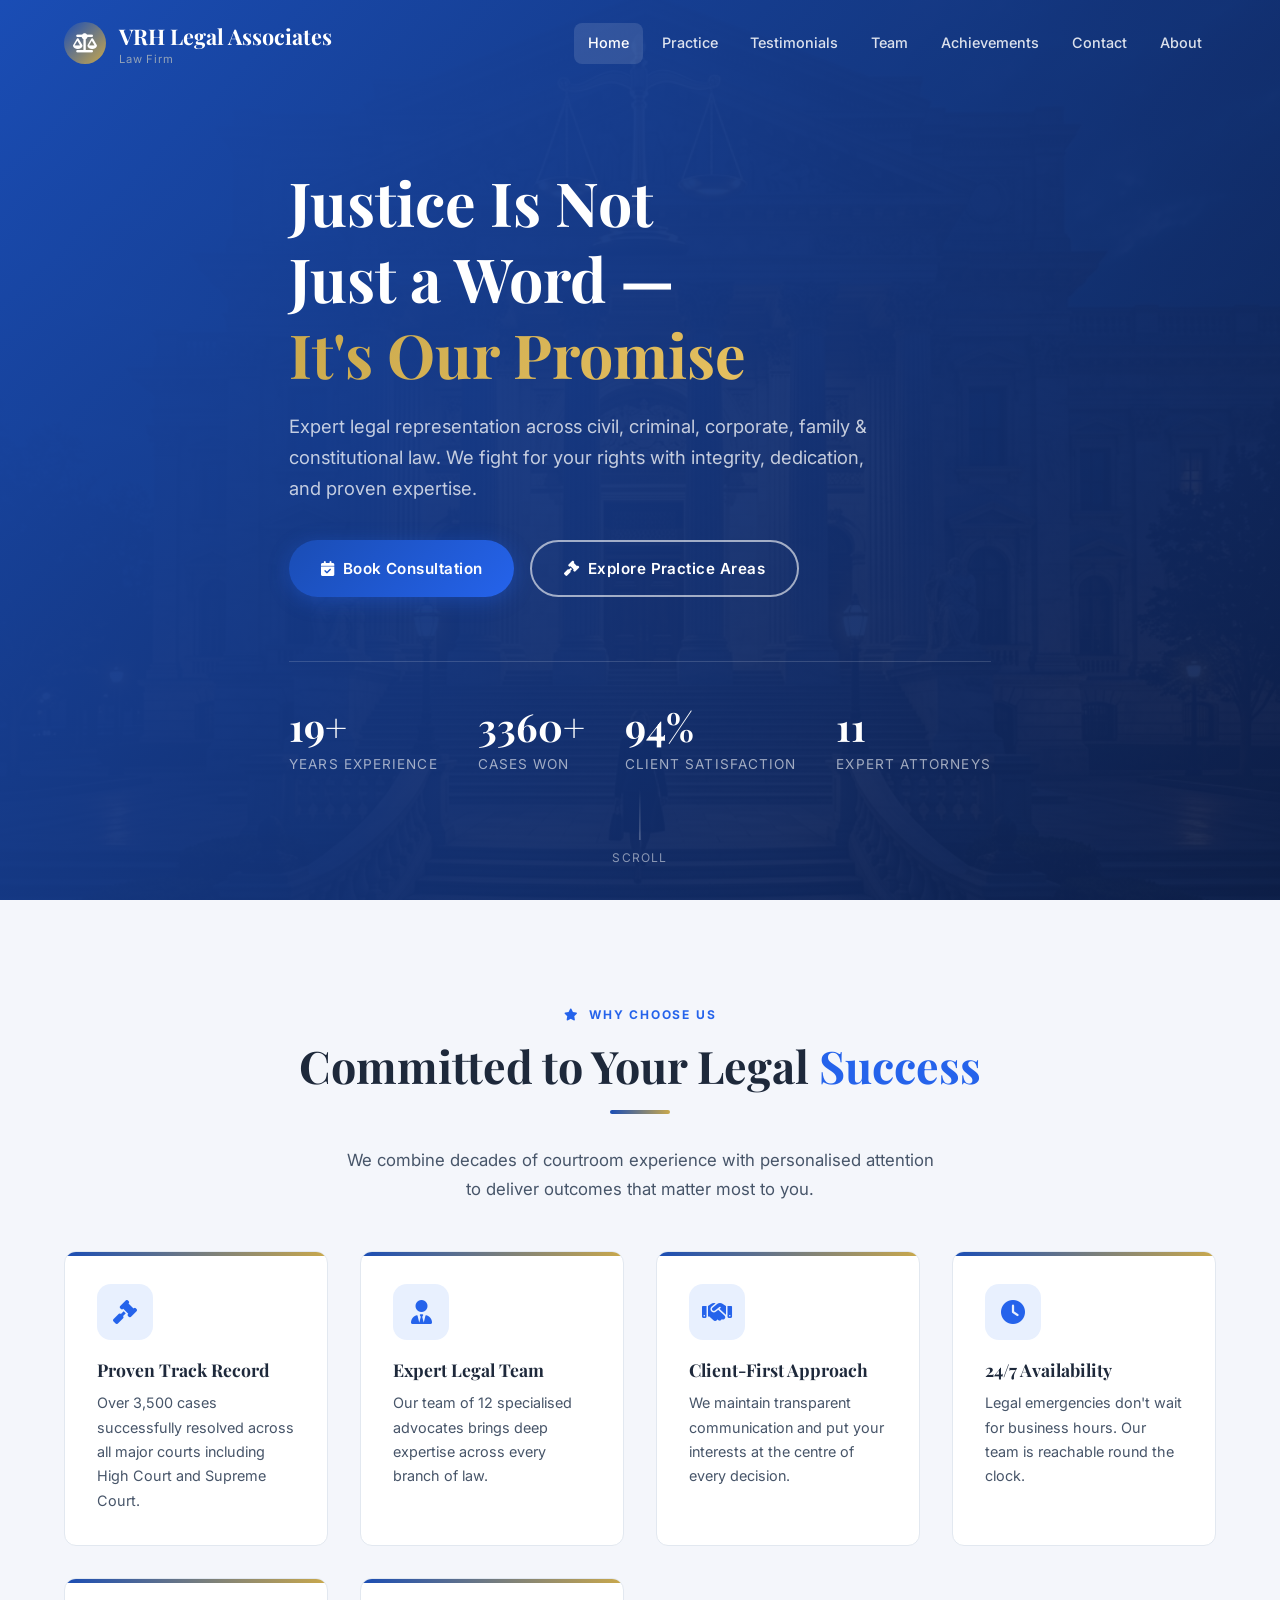
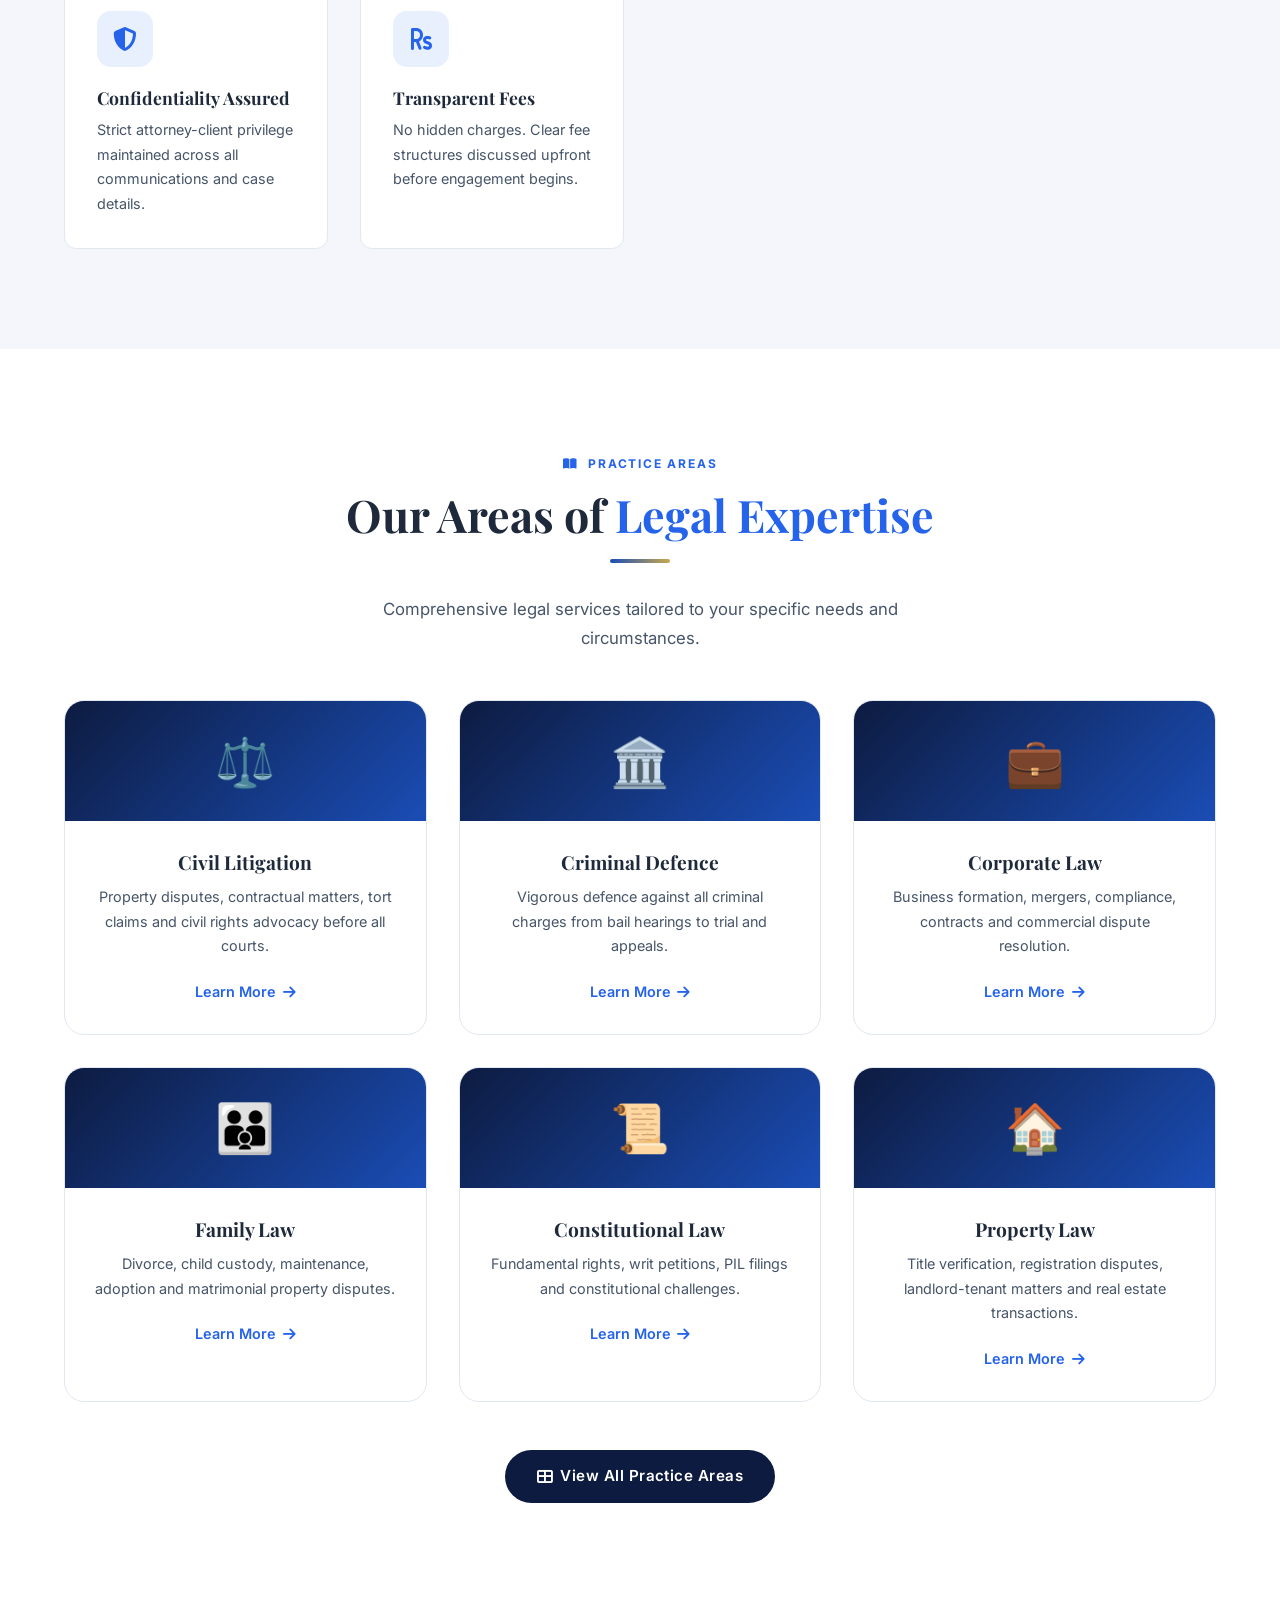
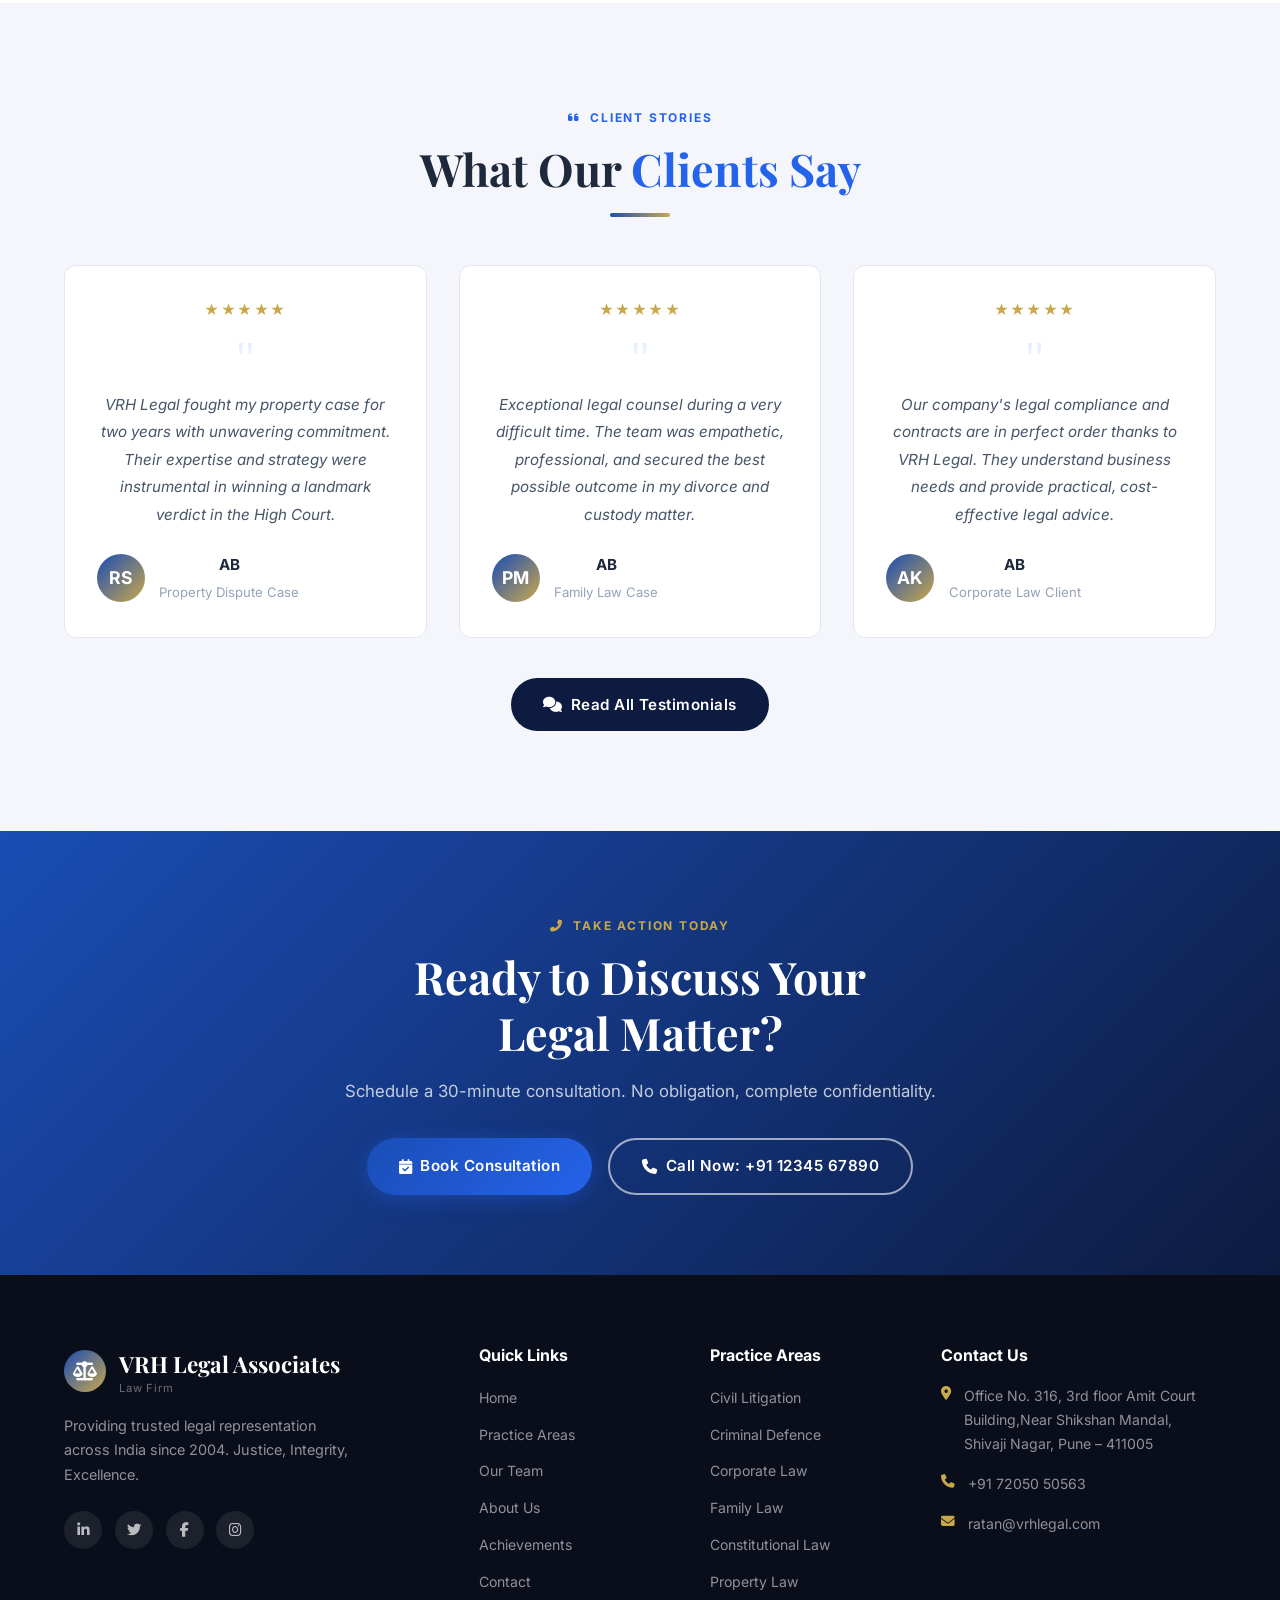
==== commit 5b9efda5: "Add files via upload" ====
--- a/index.html
+++ b/index.html
@@ -197,7 +197,7 @@
             expertise and strategy were instrumental in winning a landmark verdict in the High Court.</p>
           <div class="testimonial-author">
             <div class="author-avatar">RS</div>
-            <div class="author-info"><strong>Rajesh Sharma</strong><span>Property Dispute Case</span></div>
+            <div class="author-info"><strong>AB</strong><span>Property Dispute Case</span></div>
           </div>
         </div>
         <div class="testimonial-card reveal">
@@ -207,7 +207,7 @@
             professional, and secured the best possible outcome in my divorce and custody matter.</p>
           <div class="testimonial-author">
             <div class="author-avatar">PM</div>
-            <div class="author-info"><strong>Priya Mehta</strong><span>Family Law Case</span></div>
+            <div class="author-info"><strong>AB</strong><span>Family Law Case</span></div>
           </div>
         </div>
         <div class="testimonial-card reveal">
@@ -217,7 +217,7 @@
             VRH Legal. They understand business needs and provide practical, cost-effective legal advice.</p>
           <div class="testimonial-author">
             <div class="author-avatar">AK</div>
-            <div class="author-info"><strong>Amit Kumar</strong><span>Corporate Law Client</span></div>
+            <div class="author-info"><strong>AB</strong><span>Corporate Law Client</span></div>
           </div>
         </div>
       </div>
@@ -248,8 +248,8 @@
           <div class="nav-logo" style="margin-bottom:.8rem">
             <div class="logo-icon"><i class="fas fa-balance-scale"></i></div>
             <div>
-              <span class="logo-text">VRH Legal</span>
-              <span class="logo-sub" style="color:rgba(255,255,255,.4)">Advocates & Solicitors</span>
+              <span class="logo-text">VRH Legal Associates</span>
+              <span class="logo-sub" style="color:rgba(255,255,255,.4)">Law Firm</span>
             </div>
           </div>
           <p>Providing trusted legal representation across India since 2004. Justice, Integrity, Excellence.</p>
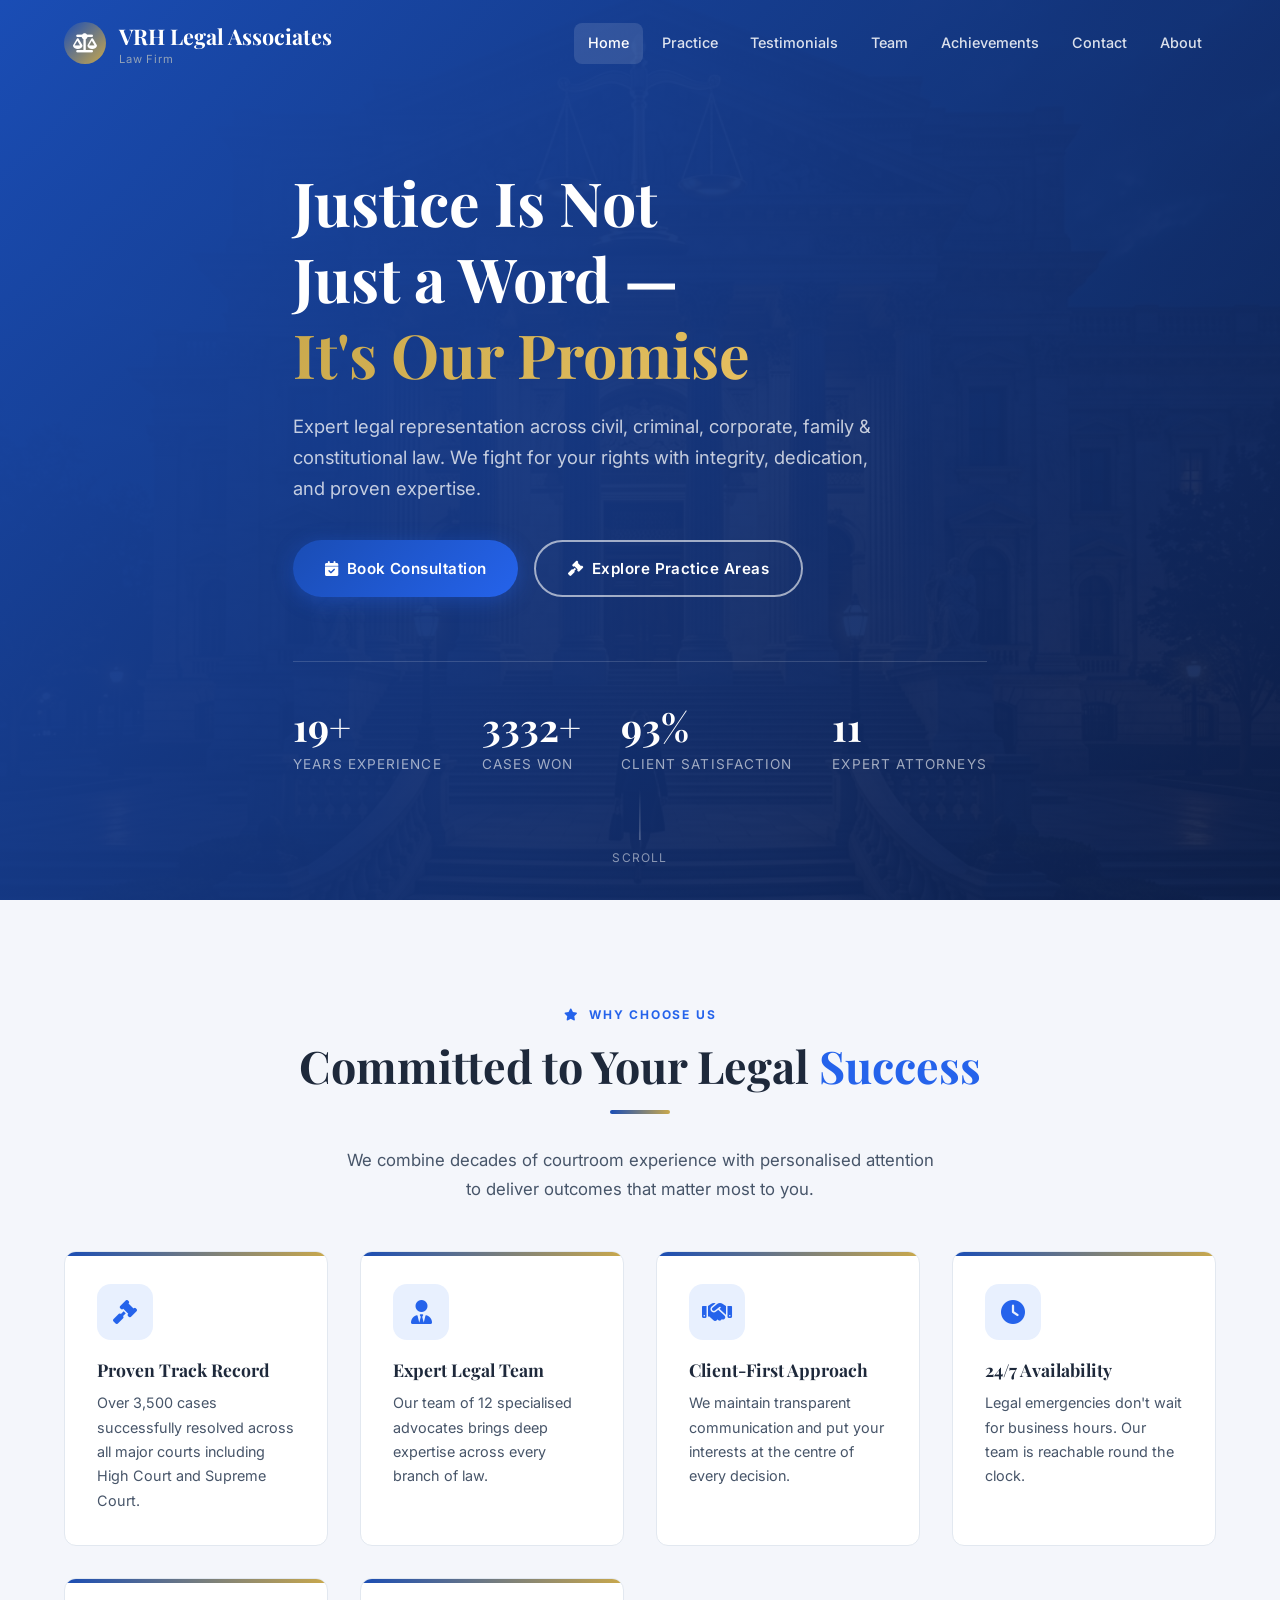
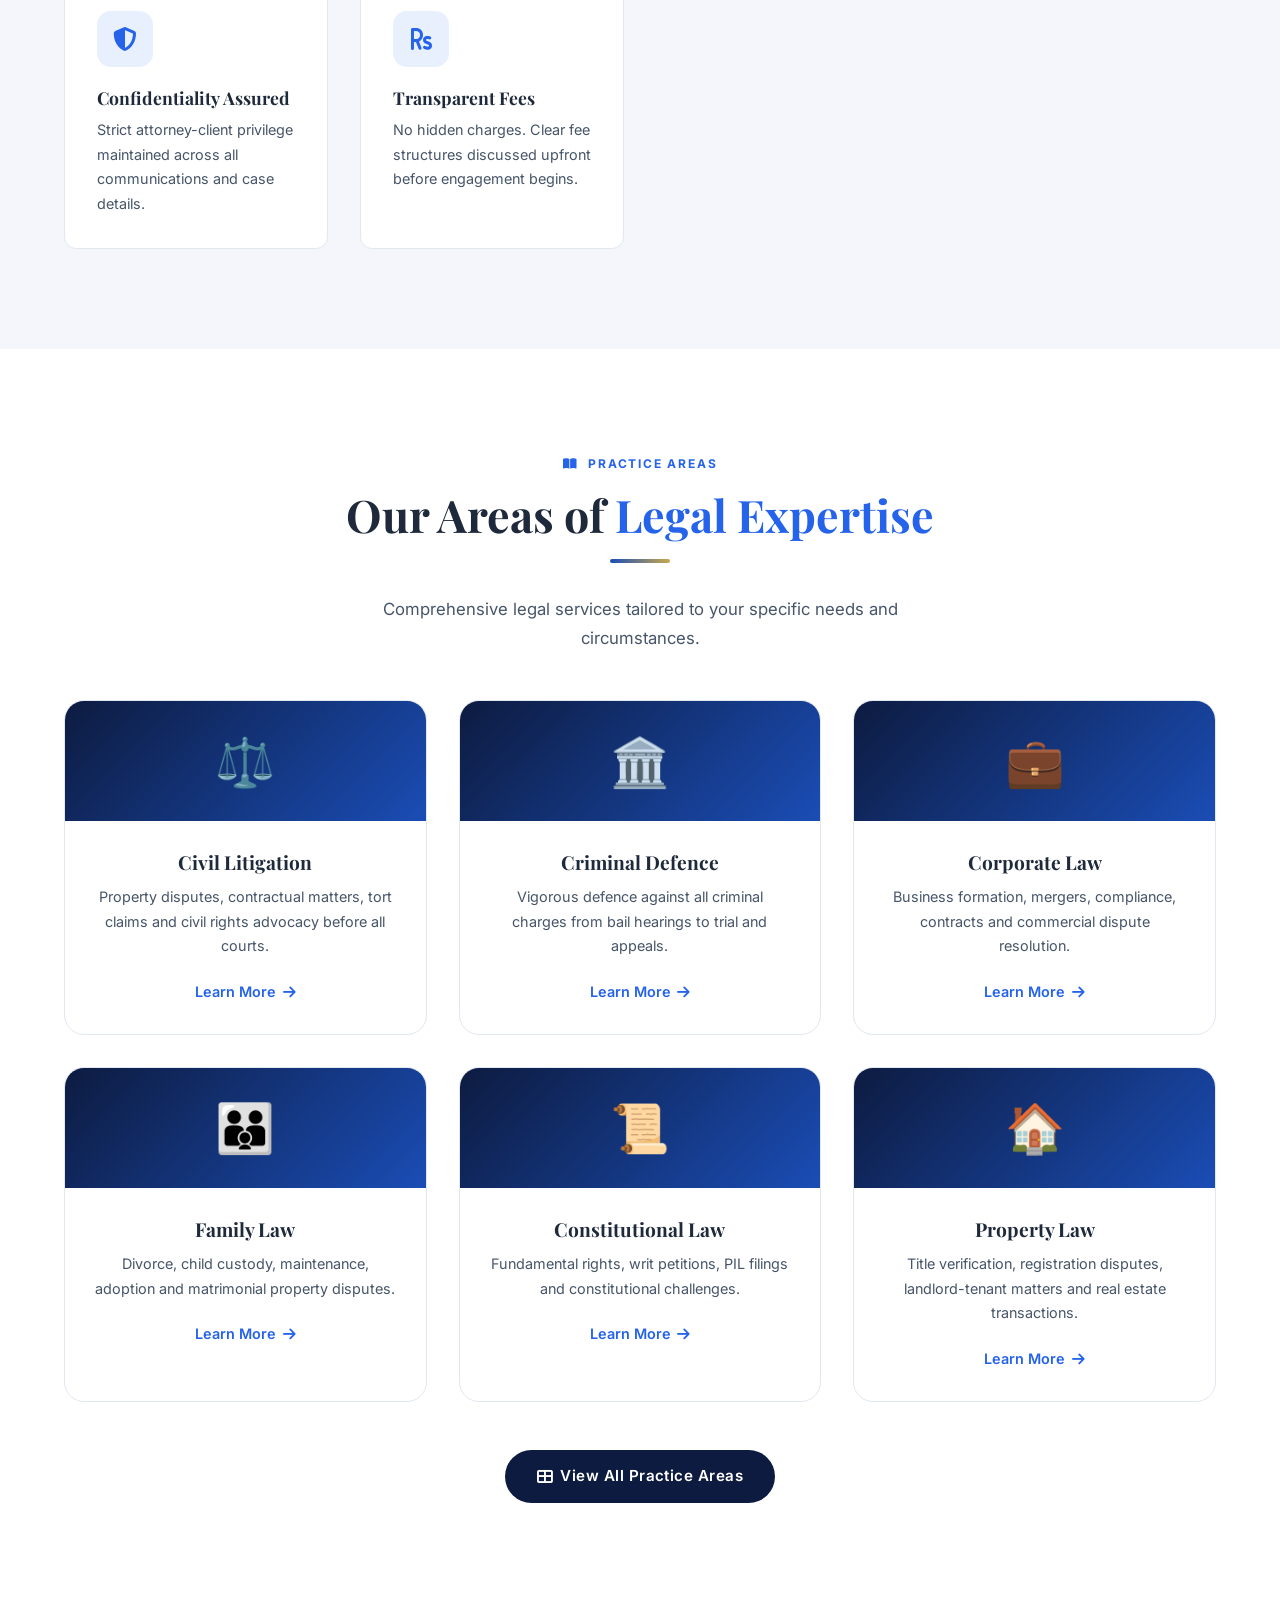
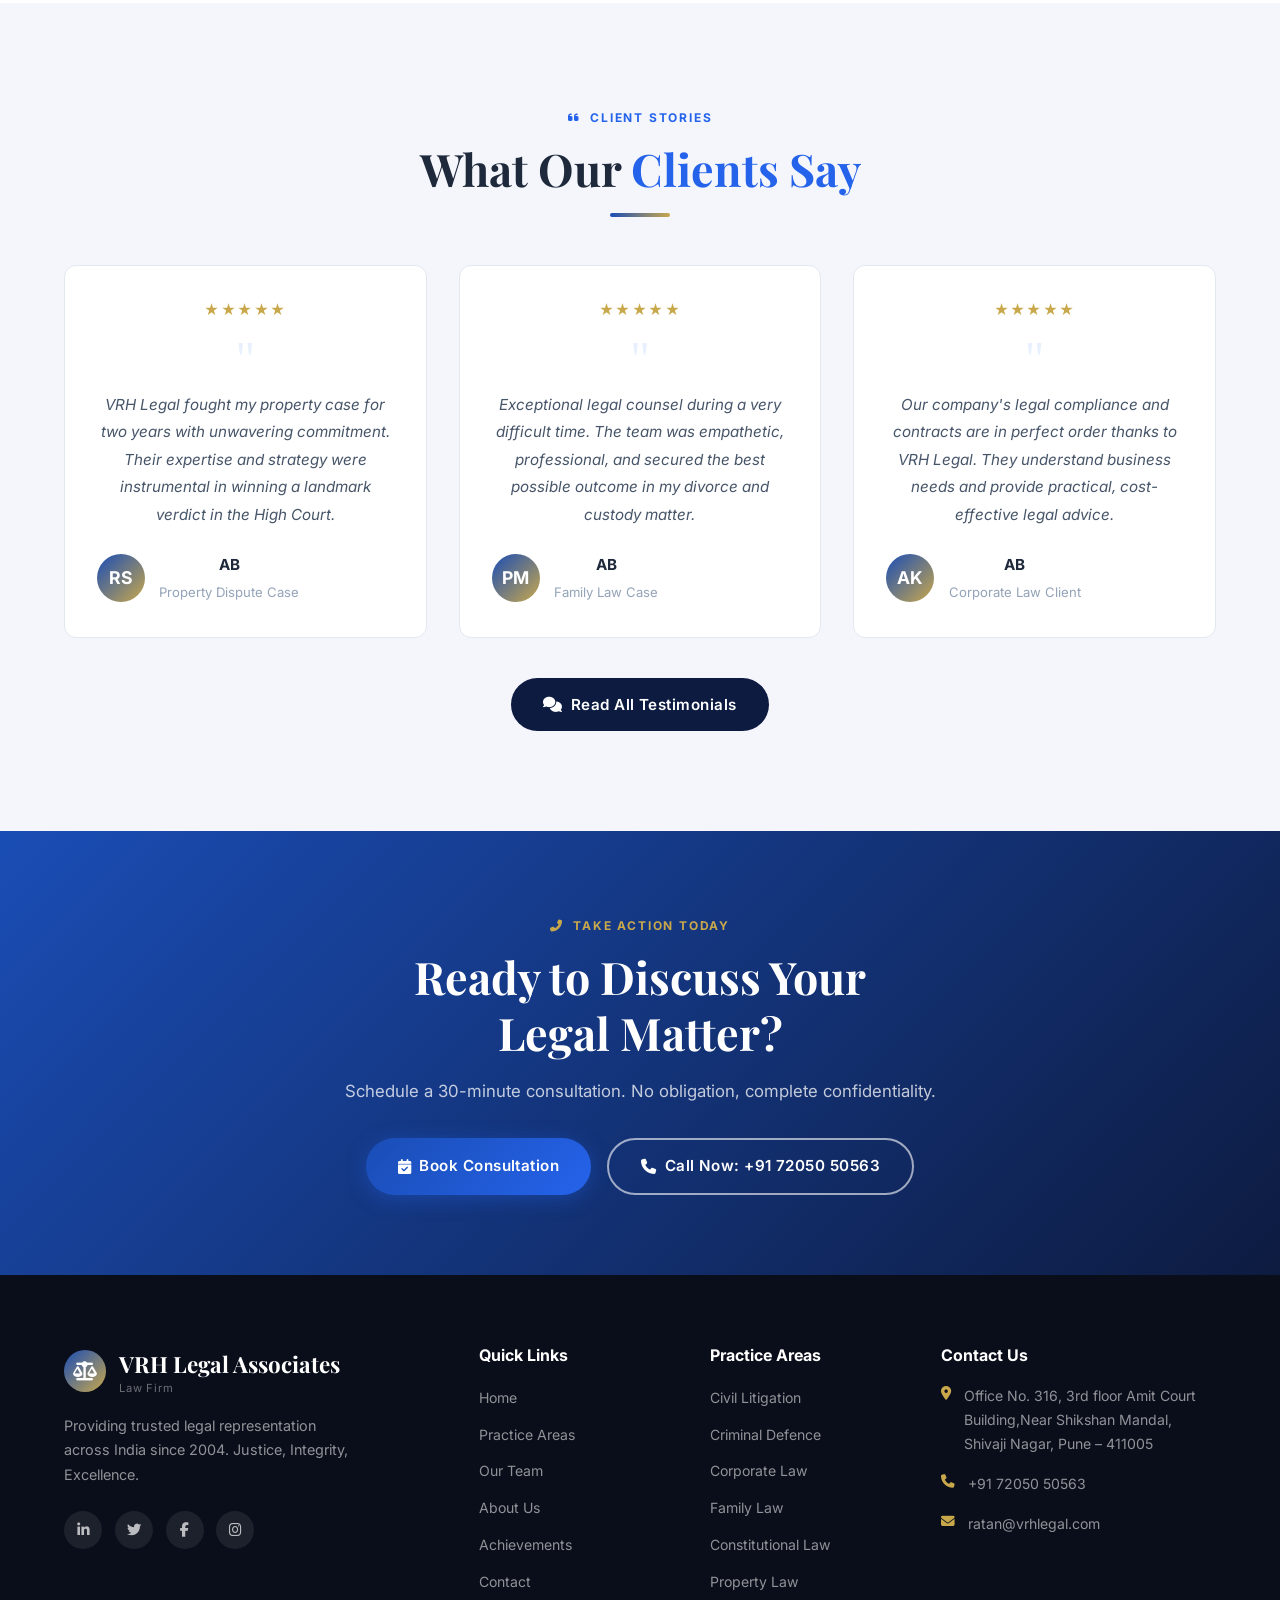
==== commit d23b592b: "Add files via upload" ====
--- a/index.html
+++ b/index.html
@@ -235,7 +235,7 @@
       <p>Schedule a 30-minute consultation. No obligation, complete confidentiality.</p>
       <div style="display:flex;gap:1rem;justify-content:center;flex-wrap:wrap">
         <a href="contact.html" class="btn btn-primary"><i class="fas fa-calendar-check"></i> Book Consultation</a>
-        <a href="tel:+911234567890" class="btn btn-outline"><i class="fas fa-phone"></i> Call Now: +91 12345 67890</a>
+        <a href="tel:+911234567890" class="btn btn-outline"><i class="fas fa-phone"></i> Call Now: +91 72050 50563</a>
       </div>
     </div>
   </section>
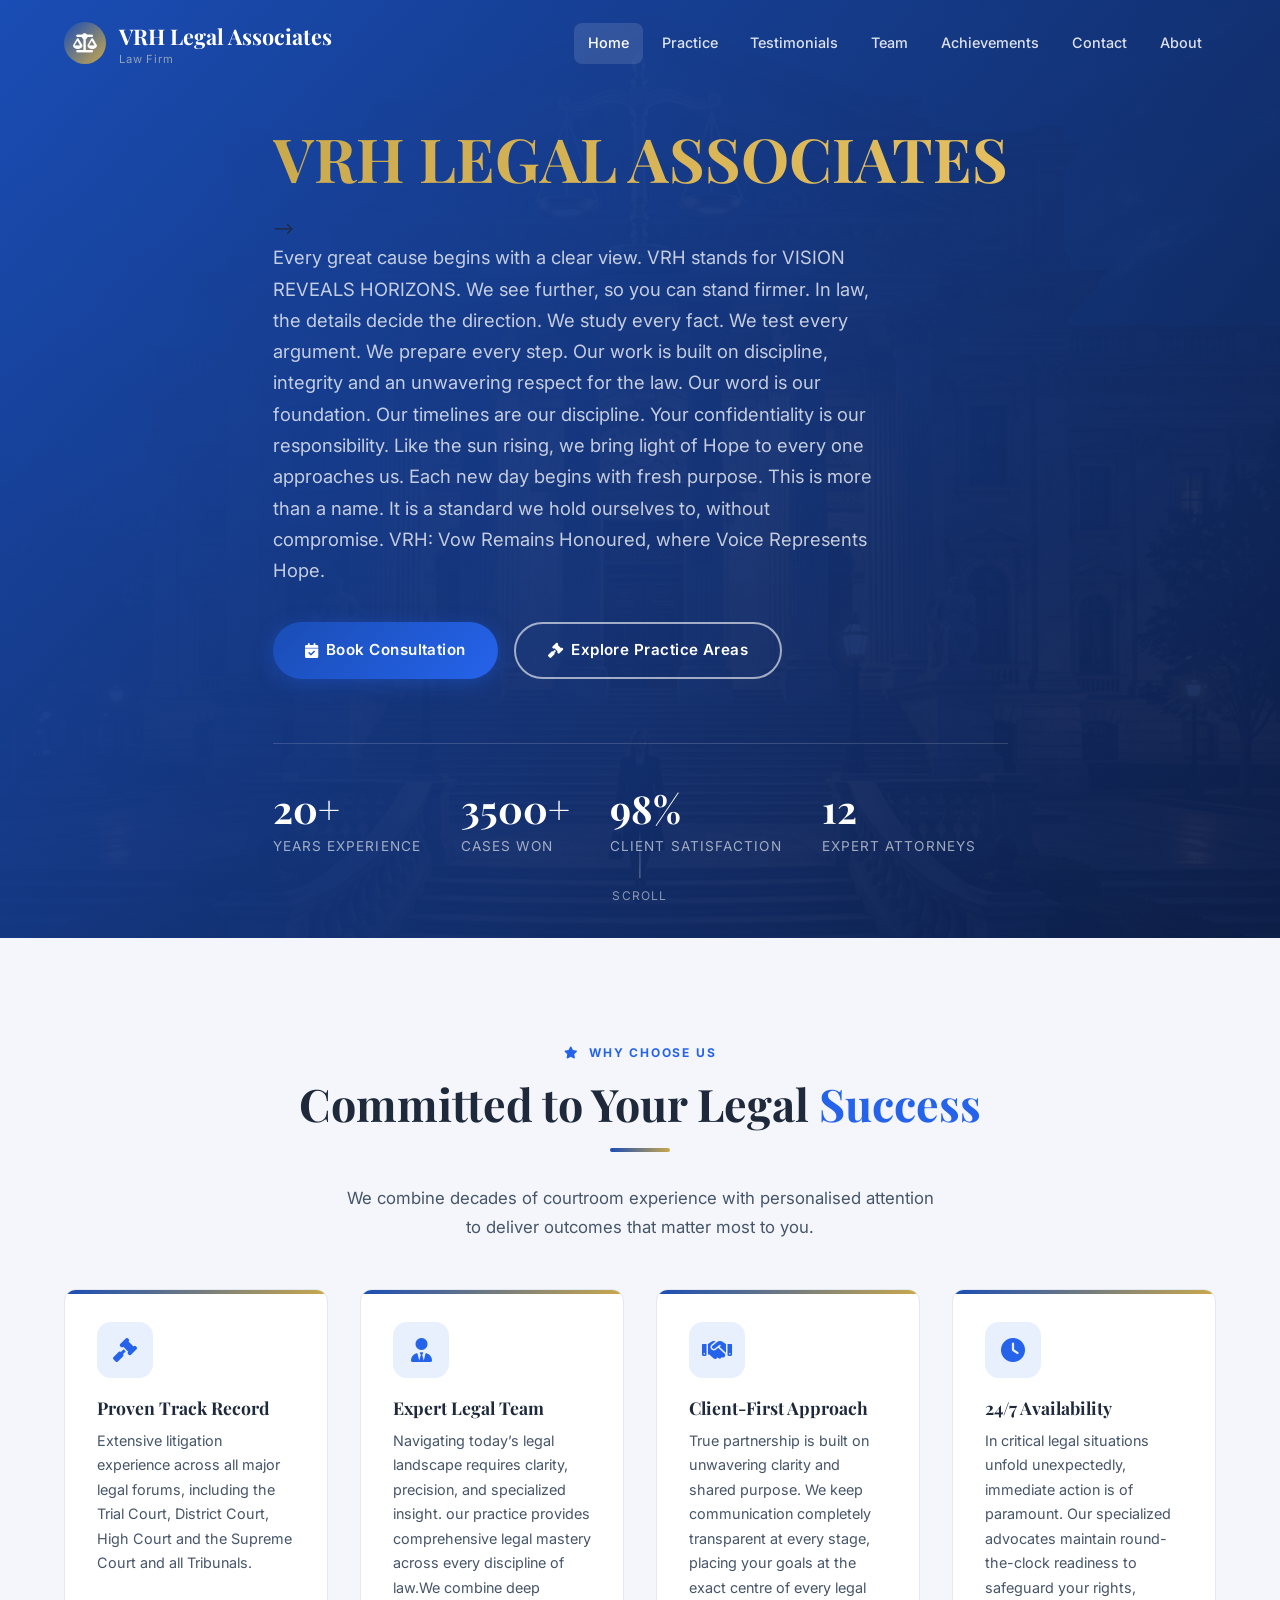
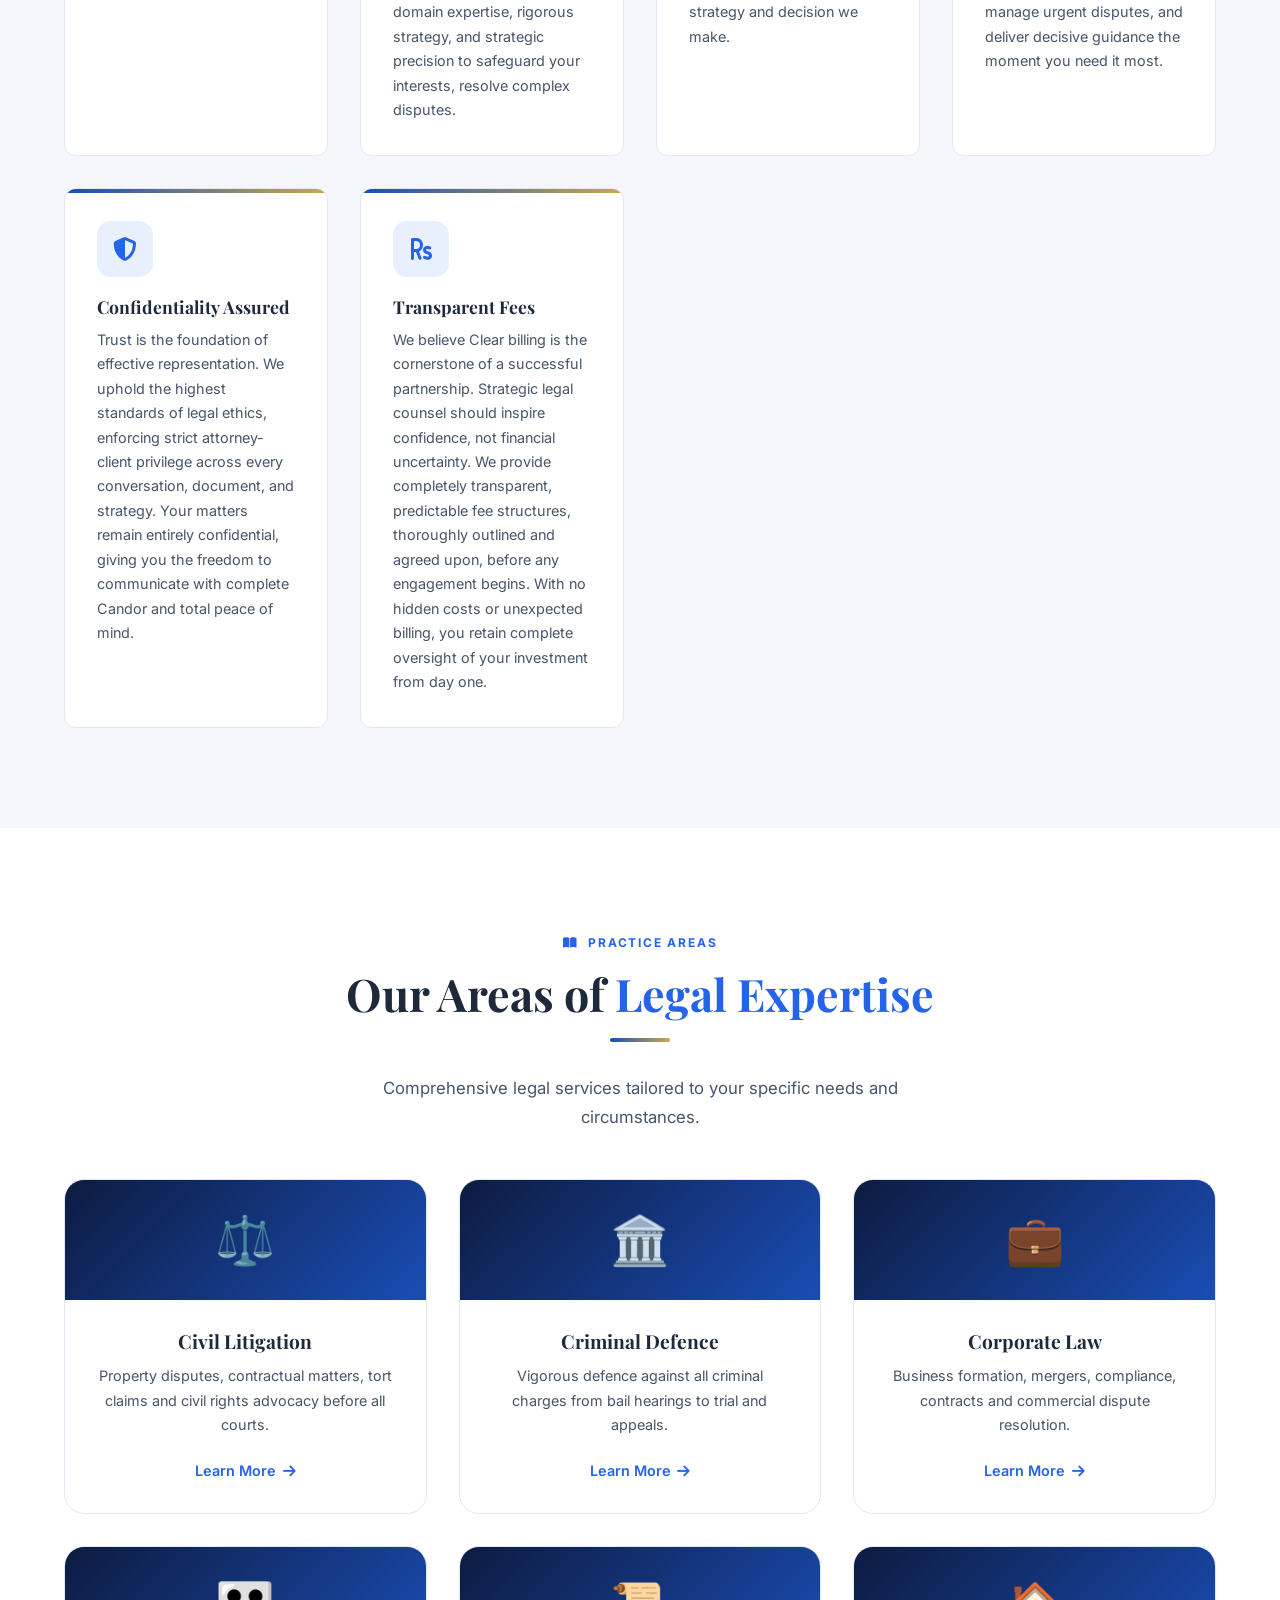
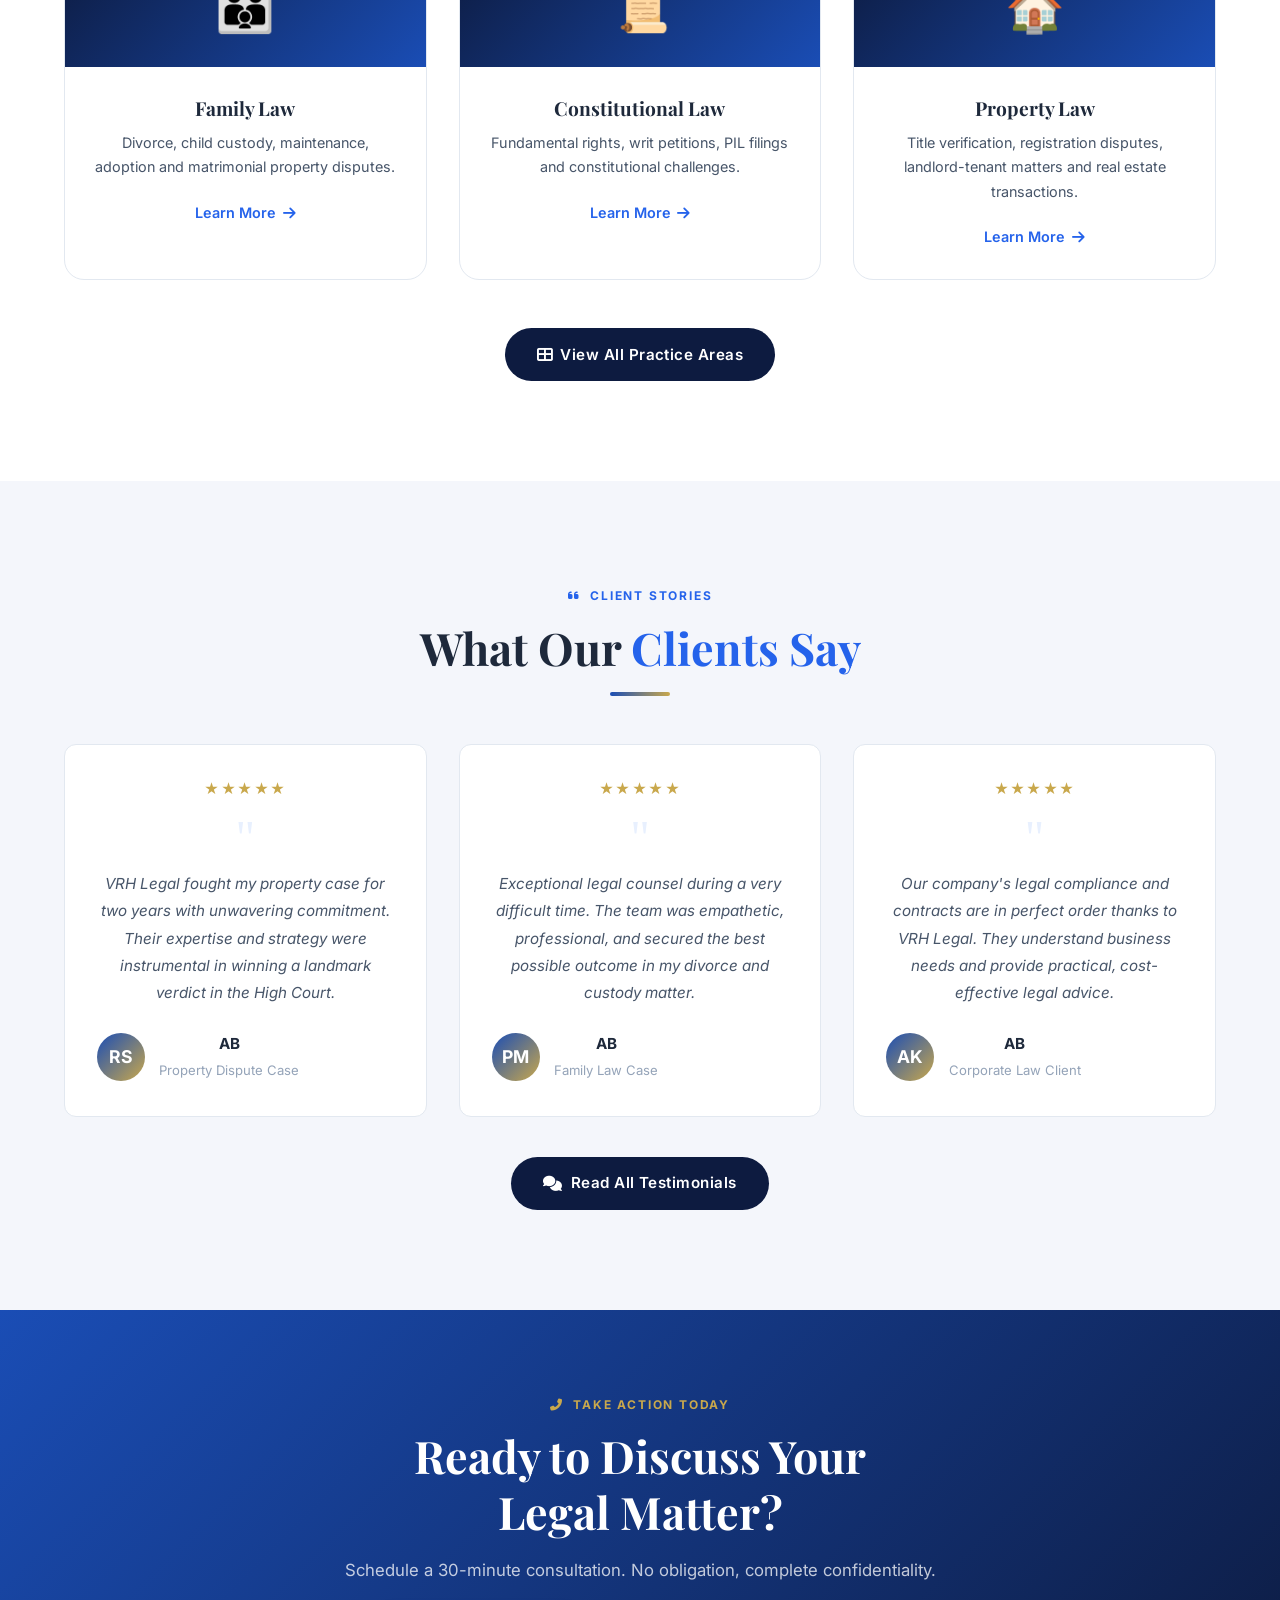
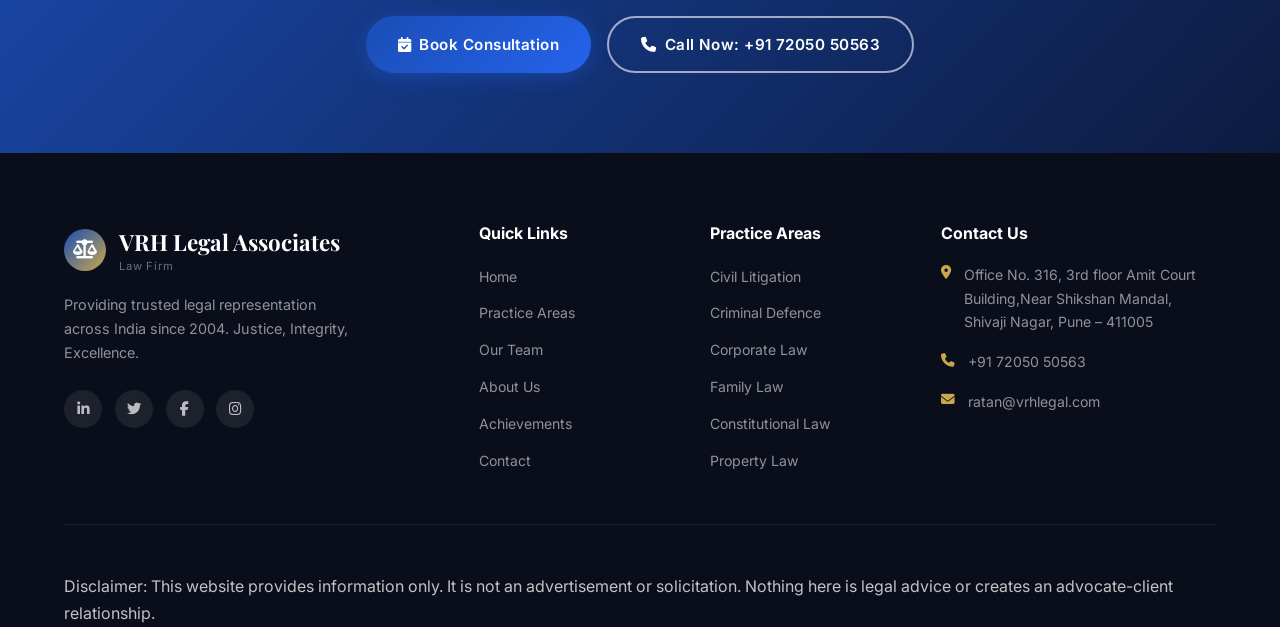
==== commit 279d72e9: "Add files via upload" ====
--- a/index.html
+++ b/index.html
@@ -46,9 +46,10 @@
     <div class="hero-overlay"></div>
     <div class="container">
       <div class="hero-content">
-        <h1>Justice Is Not<br />Just a Word —<br /><span>It's Our Promise</span></h1>
-        <p>Expert legal representation across civil, criminal, corporate, family & constitutional law. We fight for your
-          rights with integrity, dedication, and proven expertise.</p>
+        <!-- <h1>Justice Is Not<br />Just a Word —<br /><span>It's Our Promise</span></h1> -->
+          <h1><span>VRH LEGAL ASSOCIATES</span></h1> -->
+         
+        <p>Every great cause begins with a clear view. VRH stands for VISION REVEALS HORIZONS. We see further, so you can stand firmer. In law, the details decide the direction. We study every fact. We test every argument. We prepare every step. Our work is built on discipline, integrity and an unwavering respect for the law. Our word is our foundation. Our timelines are our discipline. Your confidentiality is our responsibility. Like the sun rising, we bring light of Hope to every one approaches us. Each new day begins with fresh purpose. This is more than a name. It is a standard we hold ourselves to, without compromise. VRH: Vow Remains Honoured, where Voice Represents Hope.</p>
         <div class="hero-btns">
           <a href="contact.html" class="btn btn-primary"><i class="fas fa-calendar-check"></i> Book Consultation</a>
           <a href="practice.html" class="btn btn-outline"><i class="fas fa-gavel"></i> Explore Practice Areas</a>
@@ -90,32 +91,32 @@
         <div class="feature-card reveal">
           <div class="feature-icon"><i class="fas fa-gavel"></i></div>
           <h4>Proven Track Record</h4>
-          <p>Over 3,500 cases successfully resolved across all major courts including High Court and Supreme Court.</p>
+          <p>Extensive litigation experience across all major legal forums, including the Trial Court, District Court, High Court and the Supreme Court and all Tribunals.</p>
         </div>
         <div class="feature-card reveal">
           <div class="feature-icon"><i class="fas fa-user-tie"></i></div>
           <h4>Expert Legal Team</h4>
-          <p>Our team of 12 specialised advocates brings deep expertise across every branch of law.</p>
+          <p>Navigating today’s legal landscape requires clarity, precision, and specialized insight. our practice provides comprehensive legal mastery across every discipline of law.We combine deep domain expertise, rigorous strategy, and strategic precision to safeguard your interests, resolve complex disputes.</p>
         </div>
         <div class="feature-card reveal">
           <div class="feature-icon"><i class="fas fa-handshake"></i></div>
           <h4>Client-First Approach</h4>
-          <p>We maintain transparent communication and put your interests at the centre of every decision.</p>
+          <p>True partnership is built on unwavering clarity and shared purpose. We keep communication completely transparent at every stage, placing your goals at the exact centre of every legal strategy and decision we make.</p>
         </div>
         <div class="feature-card reveal">
           <div class="feature-icon"><i class="fas fa-clock"></i></div>
           <h4>24/7 Availability</h4>
-          <p>Legal emergencies don't wait for business hours. Our team is reachable round the clock.</p>
+          <p>In critical legal situations unfold unexpectedly, immediate action is of paramount. Our specialized advocates maintain round-the-clock readiness to safeguard your rights, manage urgent disputes, and deliver decisive guidance the moment you need it most.</p>
         </div>
         <div class="feature-card reveal">
           <div class="feature-icon"><i class="fas fa-shield-alt"></i></div>
           <h4>Confidentiality Assured</h4>
-          <p>Strict attorney-client privilege maintained across all communications and case details.</p>
+          <p>Trust is the foundation of effective representation. We uphold the highest standards of legal ethics, enforcing strict attorney-client privilege across every conversation, document, and strategy. Your matters remain entirely confidential, giving you the freedom to communicate with complete Candor and total peace of mind.</p>
         </div>
         <div class="feature-card reveal">
           <div class="feature-icon"><i class="fas fa-rupee-sign"></i></div>
           <h4>Transparent Fees</h4>
-          <p>No hidden charges. Clear fee structures discussed upfront before engagement begins.</p>
+          <p>We believe Clear billing is the cornerstone of a successful partnership. Strategic legal counsel should inspire confidence, not financial uncertainty. We provide completely transparent, predictable fee structures, thoroughly outlined and agreed upon, before any engagement begins. With no hidden costs or unexpected billing, you retain complete oversight of your investment from day one.</p>
         </div>
       </div>
     </div>
@@ -295,6 +296,7 @@
       <div class="footer-bottom">
       </div>
     </div>
+    <div class="container">Disclaimer: This website provides information only. It is not an advertisement or solicitation. Nothing here is legal advice or creates an advocate-client relationship.</div>
   </footer>
 
   <button id="back-top" aria-label="Back to top"><i class="fas fa-chevron-up"></i></button>
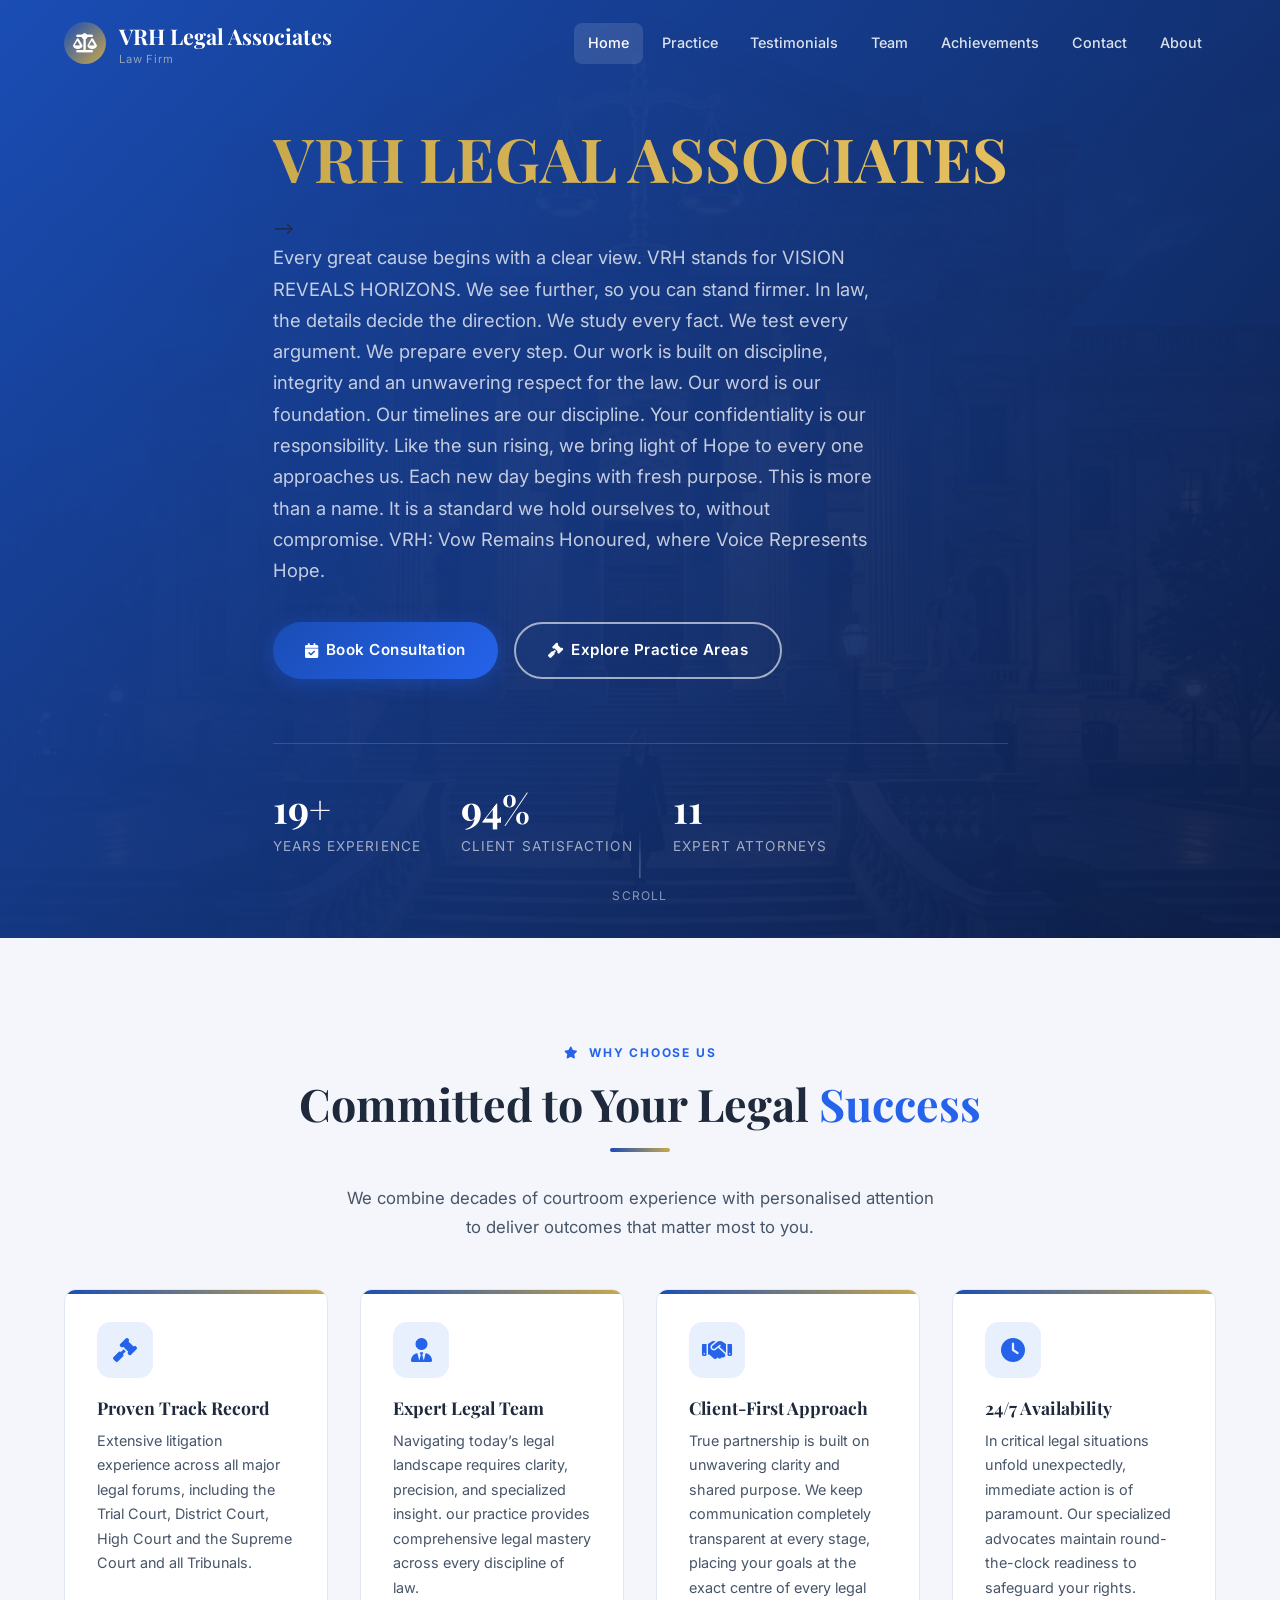
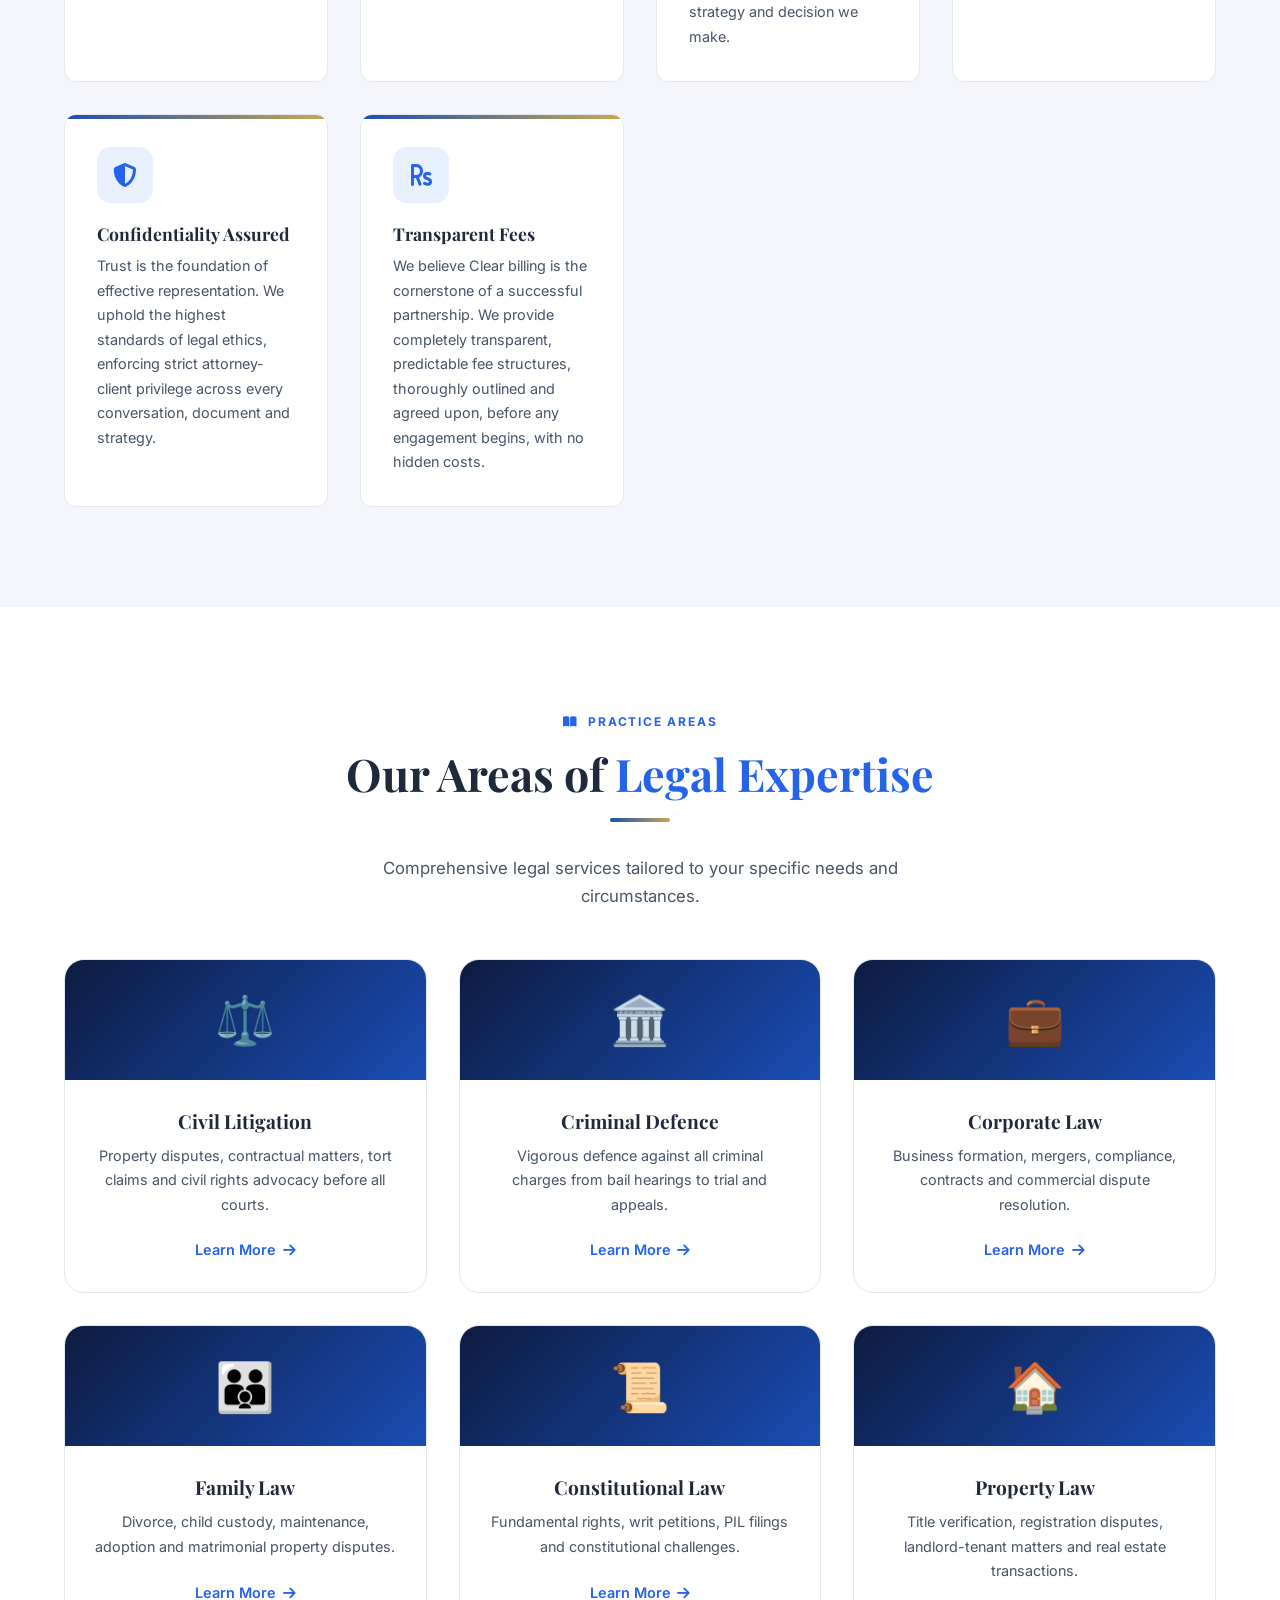
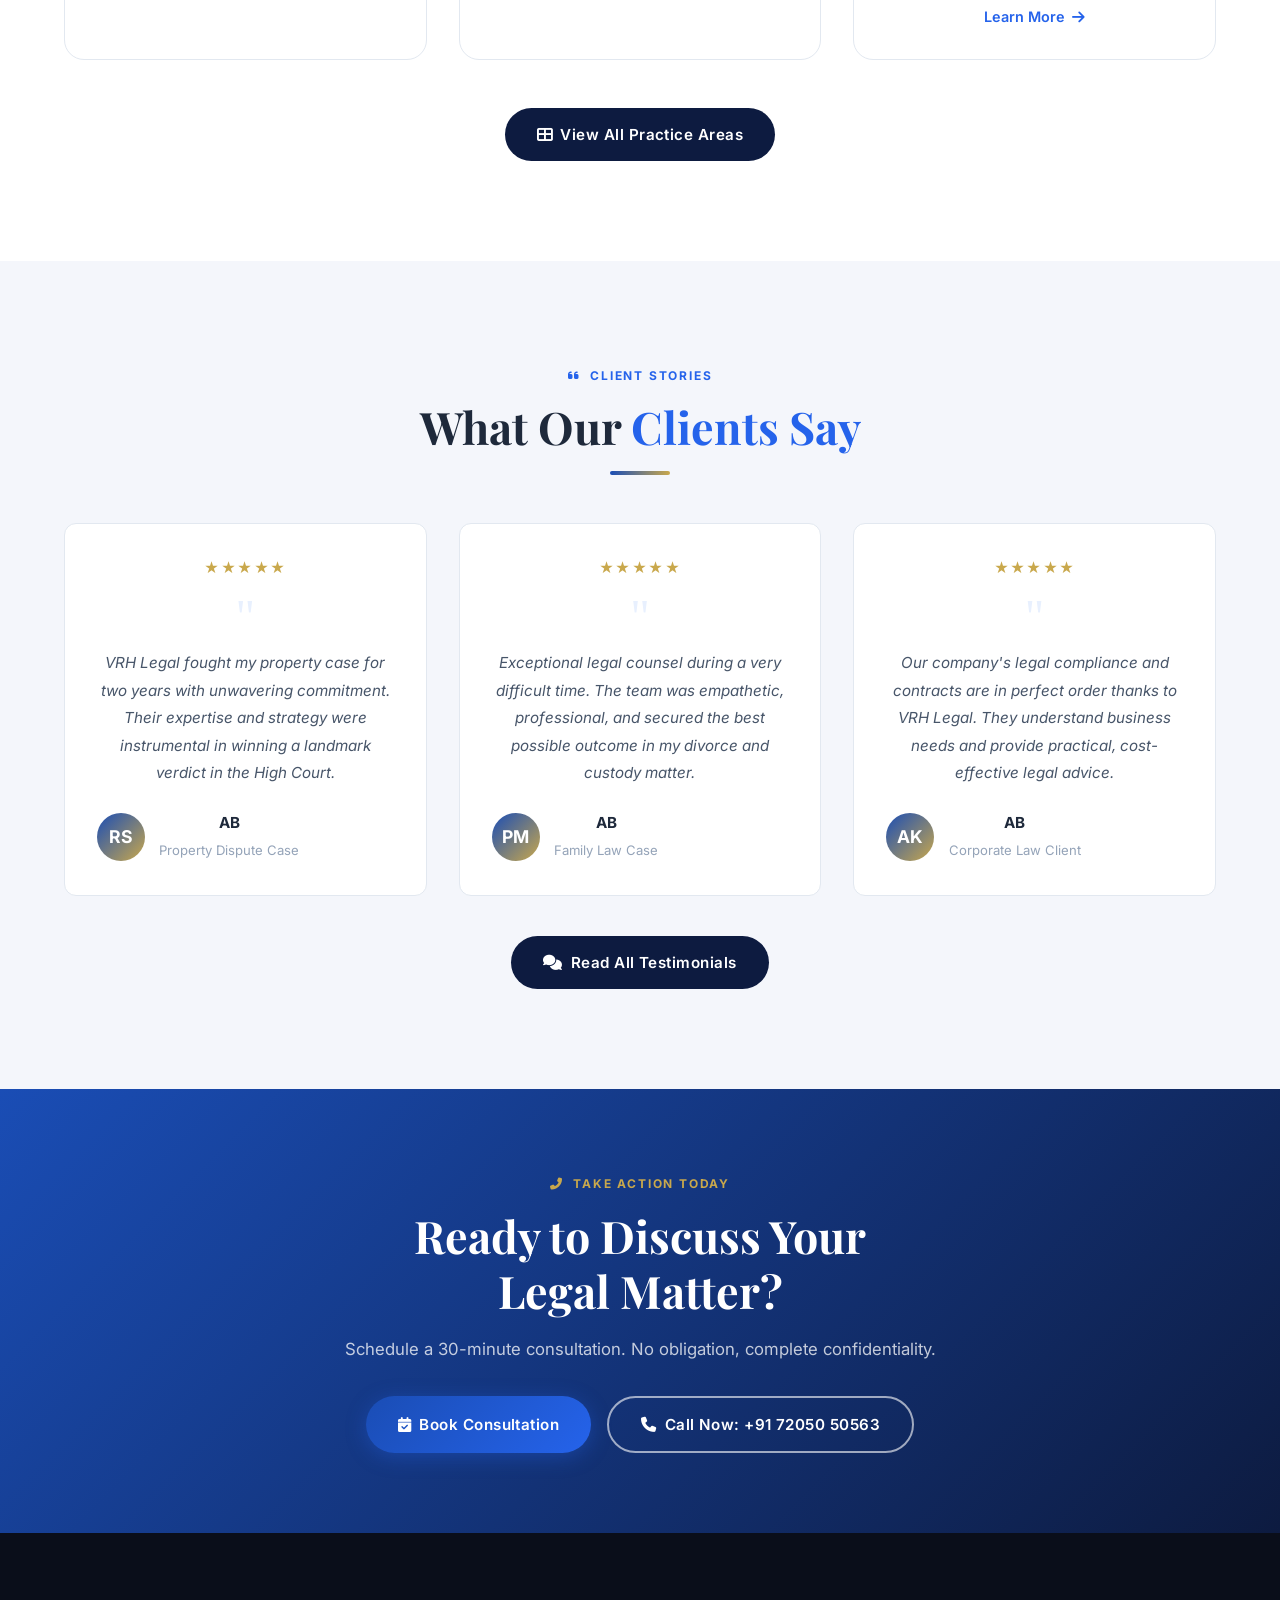
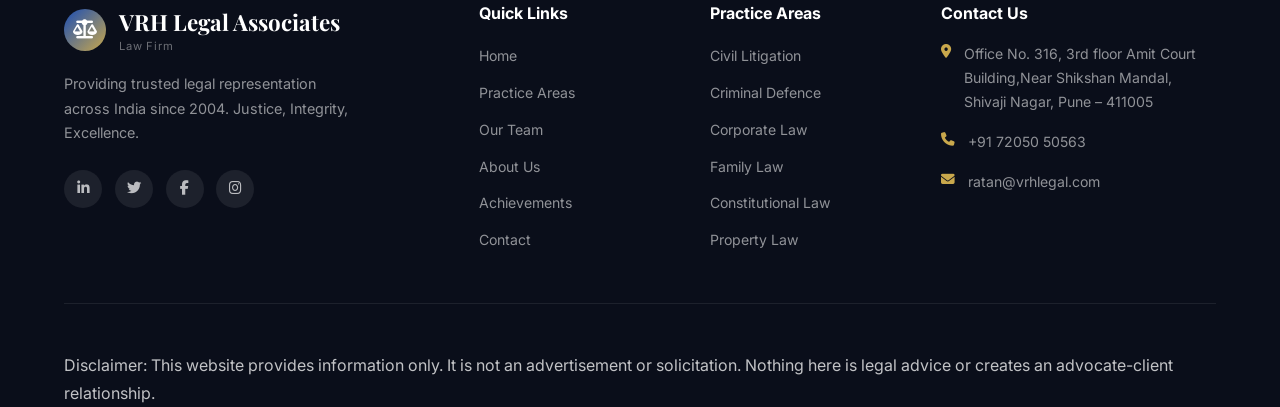
==== commit b798c0c5: "Add files via upload" ====
--- a/index.html
+++ b/index.html
@@ -60,10 +60,6 @@
             <p>Years Experience</p>
           </div>
           <div class="stat-item">
-            <h3><span data-target="3500" data-suffix="+">0+</span></h3>
-            <p>Cases Won</p>
-          </div>
-          <div class="stat-item">
             <h3><span data-target="98" data-suffix="%">0%</span></h3>
             <p>Client Satisfaction</p>
           </div>
@@ -96,7 +92,7 @@
         <div class="feature-card reveal">
           <div class="feature-icon"><i class="fas fa-user-tie"></i></div>
           <h4>Expert Legal Team</h4>
-          <p>Navigating today’s legal landscape requires clarity, precision, and specialized insight. our practice provides comprehensive legal mastery across every discipline of law.We combine deep domain expertise, rigorous strategy, and strategic precision to safeguard your interests, resolve complex disputes.</p>
+          <p>Navigating today’s legal landscape requires clarity, precision, and specialized insight. our practice provides comprehensive legal mastery across every discipline of law.</p>
         </div>
         <div class="feature-card reveal">
           <div class="feature-icon"><i class="fas fa-handshake"></i></div>
@@ -106,17 +102,17 @@
         <div class="feature-card reveal">
           <div class="feature-icon"><i class="fas fa-clock"></i></div>
           <h4>24/7 Availability</h4>
-          <p>In critical legal situations unfold unexpectedly, immediate action is of paramount. Our specialized advocates maintain round-the-clock readiness to safeguard your rights, manage urgent disputes, and deliver decisive guidance the moment you need it most.</p>
+          <p>In critical legal situations unfold unexpectedly, immediate action is of paramount. Our specialized advocates maintain round-the-clock readiness to safeguard your rights.</p>
         </div>
         <div class="feature-card reveal">
           <div class="feature-icon"><i class="fas fa-shield-alt"></i></div>
           <h4>Confidentiality Assured</h4>
-          <p>Trust is the foundation of effective representation. We uphold the highest standards of legal ethics, enforcing strict attorney-client privilege across every conversation, document, and strategy. Your matters remain entirely confidential, giving you the freedom to communicate with complete Candor and total peace of mind.</p>
+          <p>Trust is the foundation of effective representation. We uphold the highest standards of legal ethics, enforcing strict attorney-client privilege across every conversation, document and strategy.</p>
         </div>
         <div class="feature-card reveal">
           <div class="feature-icon"><i class="fas fa-rupee-sign"></i></div>
           <h4>Transparent Fees</h4>
-          <p>We believe Clear billing is the cornerstone of a successful partnership. Strategic legal counsel should inspire confidence, not financial uncertainty. We provide completely transparent, predictable fee structures, thoroughly outlined and agreed upon, before any engagement begins. With no hidden costs or unexpected billing, you retain complete oversight of your investment from day one.</p>
+          <p>We believe Clear billing is the cornerstone of a successful partnership. We provide completely transparent, predictable fee structures, thoroughly outlined and agreed upon, before any engagement begins, with no hidden costs.</p>
         </div>
       </div>
     </div>
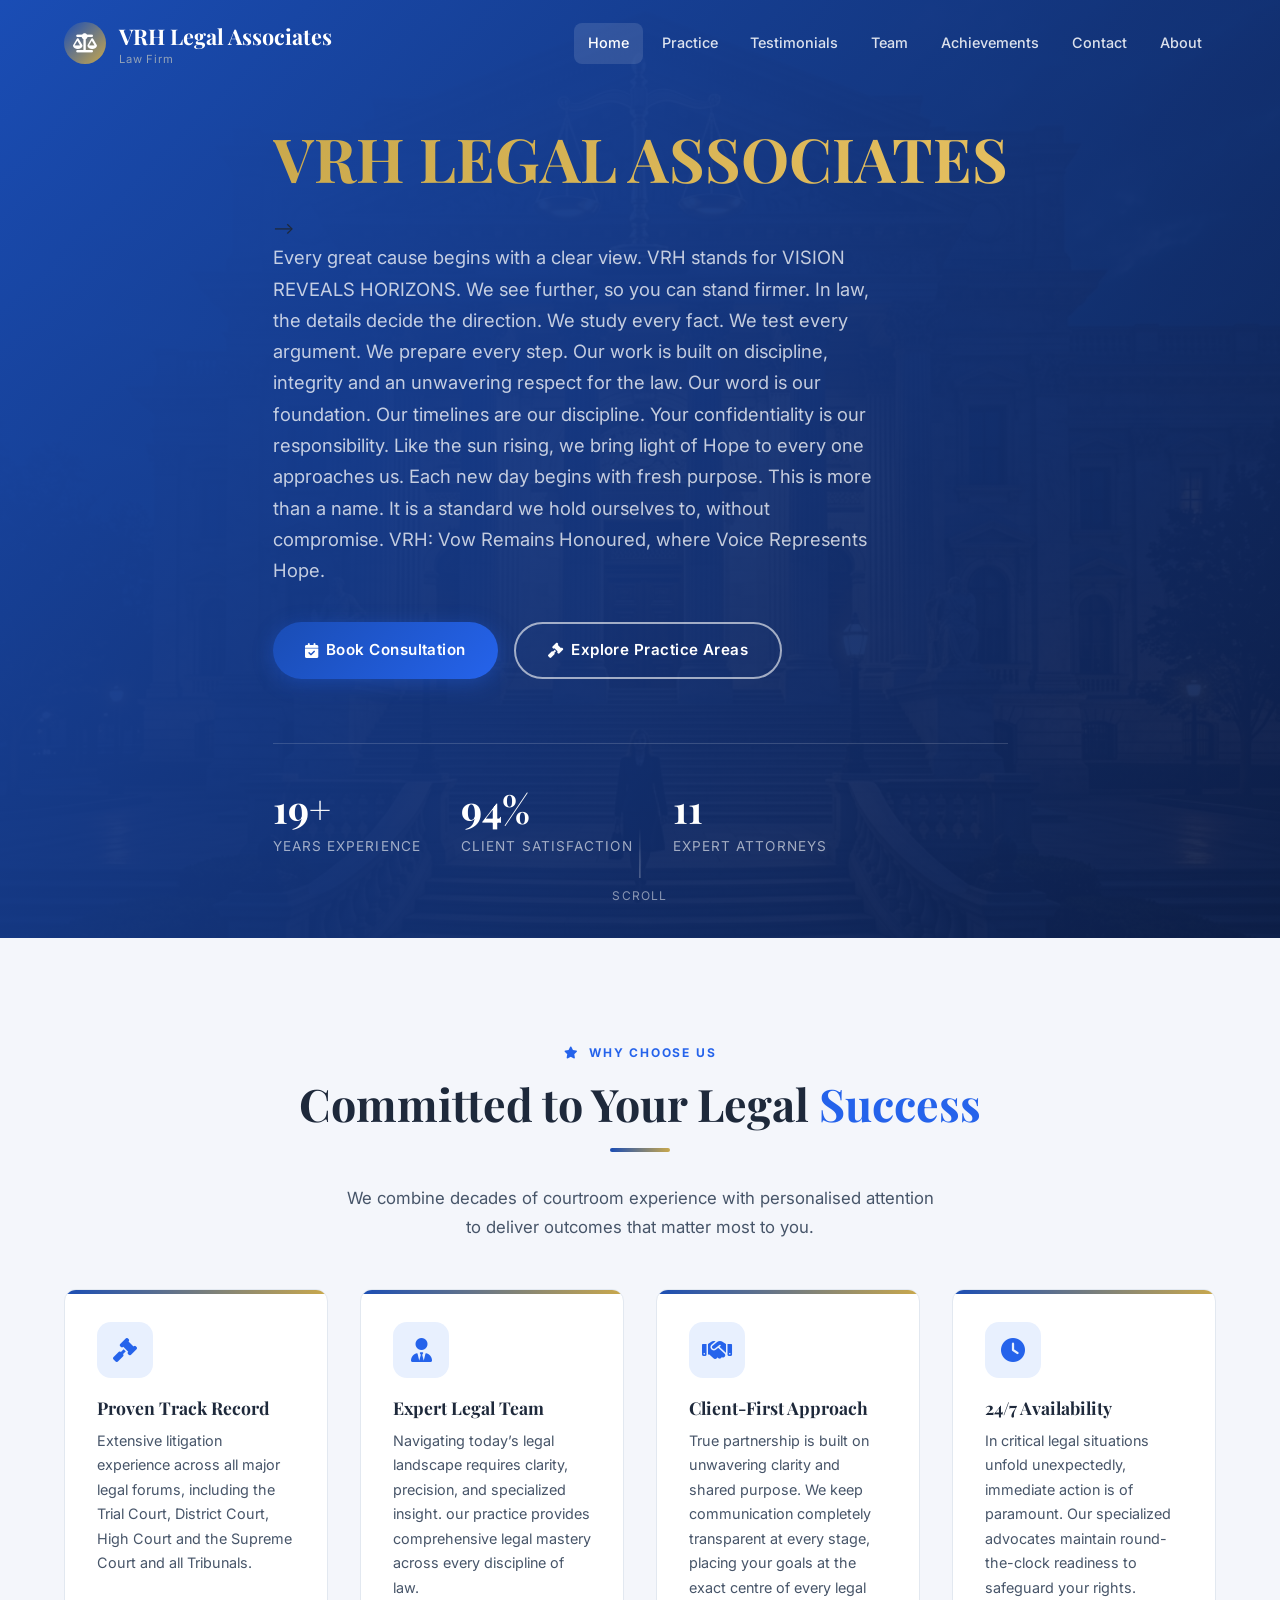
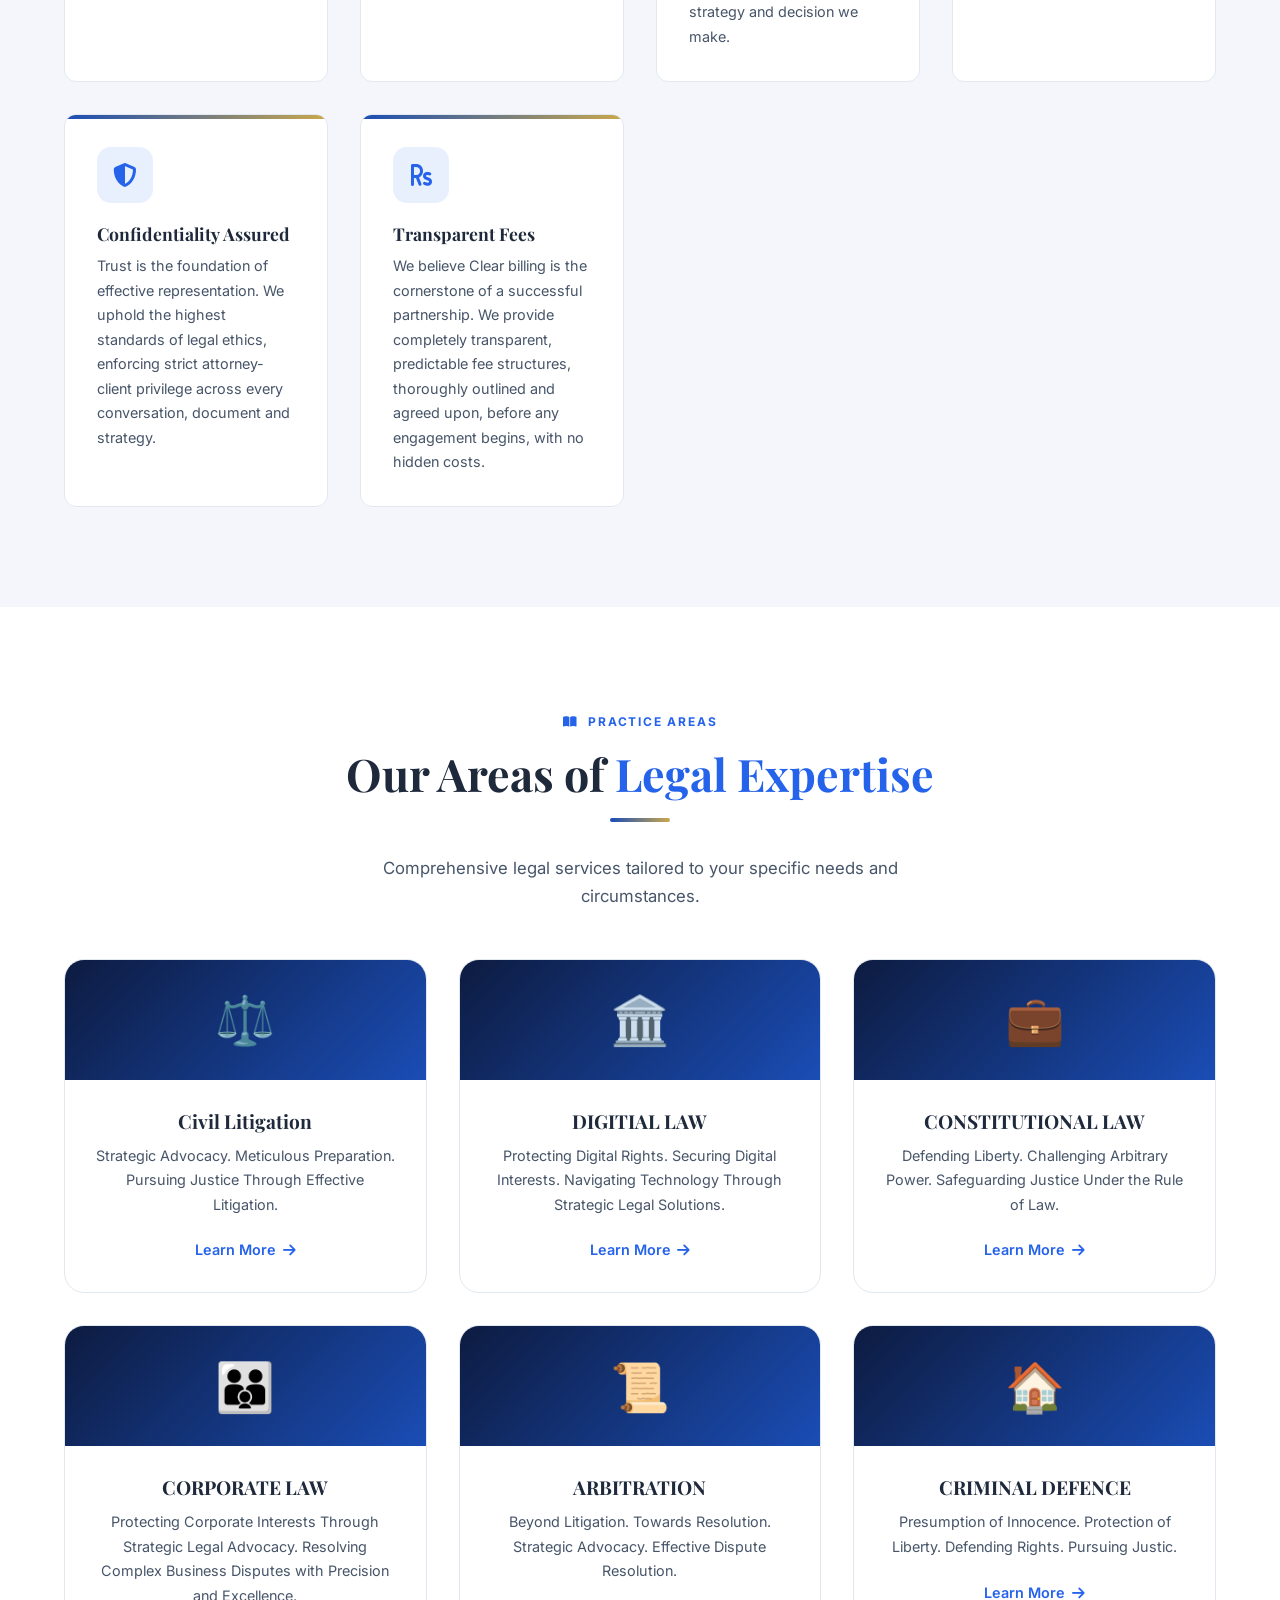
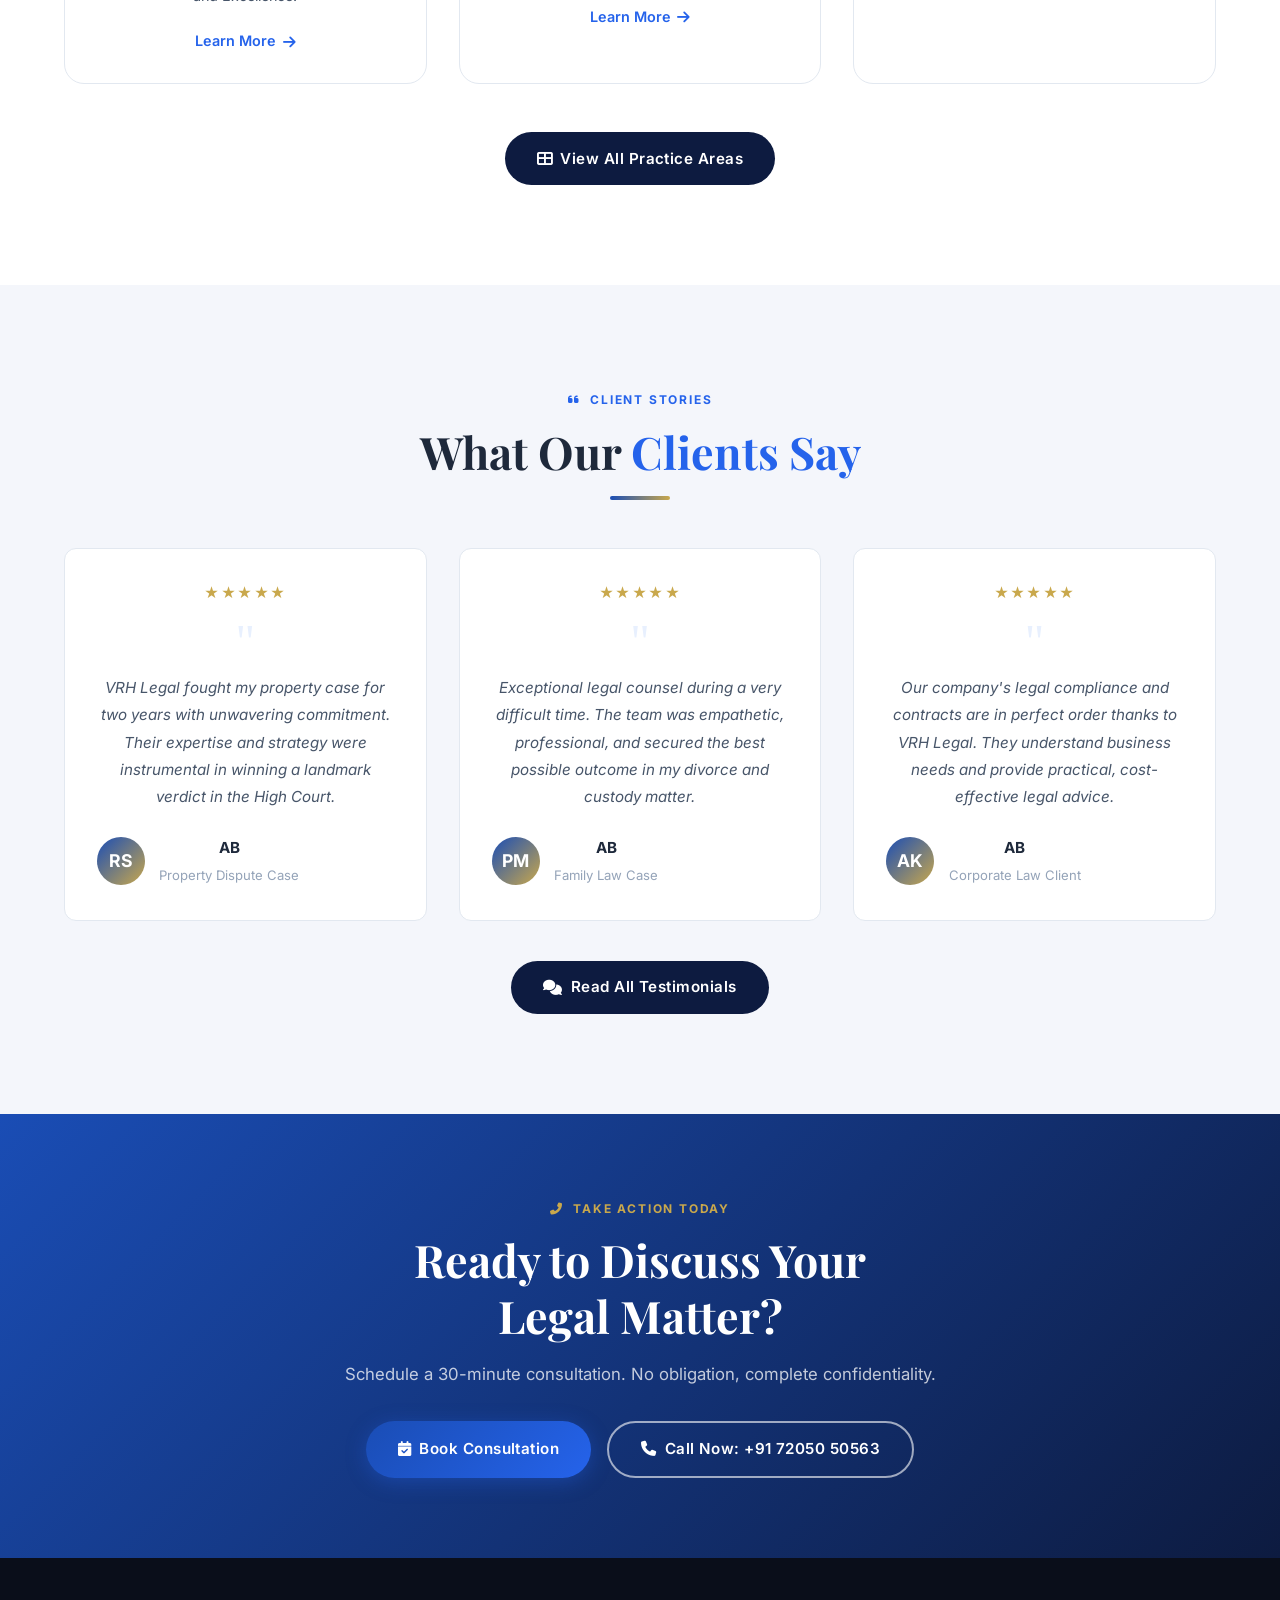
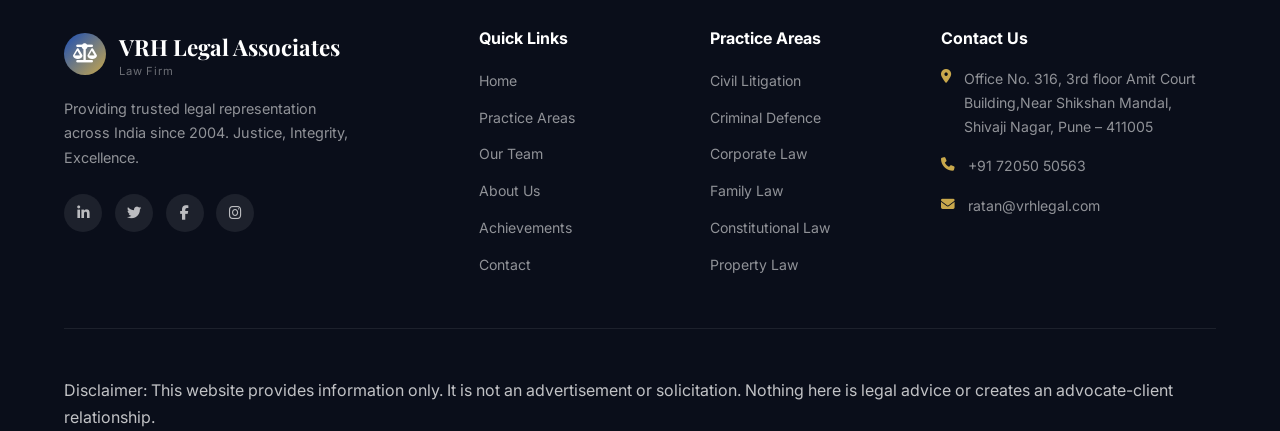
==== commit c21657b0: "Add files via upload" ====
--- a/index.html
+++ b/index.html
@@ -130,47 +130,47 @@
           <div class="practice-card-icon">⚖️</div>
           <div class="practice-card-body">
             <h3>Civil Litigation</h3>
-            <p>Property disputes, contractual matters, tort claims and civil rights advocacy before all courts.</p>
+            <p>Strategic Advocacy. Meticulous Preparation. Pursuing Justice Through Effective Litigation.</p>
             <a href="practice.html#civil" class="read-more">Learn More <i class="fas fa-arrow-right"></i></a>
           </div>
         </div>
         <div class="practice-card reveal">
           <div class="practice-card-icon">🏛️</div>
           <div class="practice-card-body">
-            <h3>Criminal Defence</h3>
-            <p>Vigorous defence against all criminal charges from bail hearings to trial and appeals.</p>
+            <h3>DIGITIAL LAW</h3>
+            <p>Protecting Digital Rights. Securing Digital Interests. Navigating Technology Through Strategic Legal Solutions.</p>
             <a href="practice.html#criminal" class="read-more">Learn More <i class="fas fa-arrow-right"></i></a>
           </div>
         </div>
         <div class="practice-card reveal">
           <div class="practice-card-icon">💼</div>
           <div class="practice-card-body">
-            <h3>Corporate Law</h3>
-            <p>Business formation, mergers, compliance, contracts and commercial dispute resolution.</p>
+            <h3>CONSTITUTIONAL LAW</h3>
+            <p>Defending Liberty. Challenging Arbitrary Power. Safeguarding Justice Under the Rule of Law.</p>
             <a href="practice.html#corporate" class="read-more">Learn More <i class="fas fa-arrow-right"></i></a>
           </div>
         </div>
         <div class="practice-card reveal">
           <div class="practice-card-icon">👪</div>
           <div class="practice-card-body">
-            <h3>Family Law</h3>
-            <p>Divorce, child custody, maintenance, adoption and matrimonial property disputes.</p>
+            <h3>CORPORATE LAW</h3>
+            <p>Protecting Corporate Interests Through Strategic Legal Advocacy. Resolving Complex Business Disputes with Precision and Excellence.</p>
             <a href="practice.html#family" class="read-more">Learn More <i class="fas fa-arrow-right"></i></a>
           </div>
         </div>
         <div class="practice-card reveal">
           <div class="practice-card-icon">📜</div>
           <div class="practice-card-body">
-            <h3>Constitutional Law</h3>
-            <p>Fundamental rights, writ petitions, PIL filings and constitutional challenges.</p>
+            <h3>ARBITRATION</h3>
+            <p>Beyond Litigation. Towards Resolution. Strategic Advocacy. Effective Dispute Resolution.</p>
             <a href="practice.html#constitutional" class="read-more">Learn More <i class="fas fa-arrow-right"></i></a>
           </div>
         </div>
         <div class="practice-card reveal">
           <div class="practice-card-icon">🏠</div>
           <div class="practice-card-body">
-            <h3>Property Law</h3>
-            <p>Title verification, registration disputes, landlord-tenant matters and real estate transactions.</p>
+            <h3>CRIMINAL DEFENCE</h3>
+            <p>Presumption of Innocence. Protection of Liberty. Defending Rights. Pursuing Justic.</p>
             <a href="practice.html#property" class="read-more">Learn More <i class="fas fa-arrow-right"></i></a>
           </div>
         </div>
